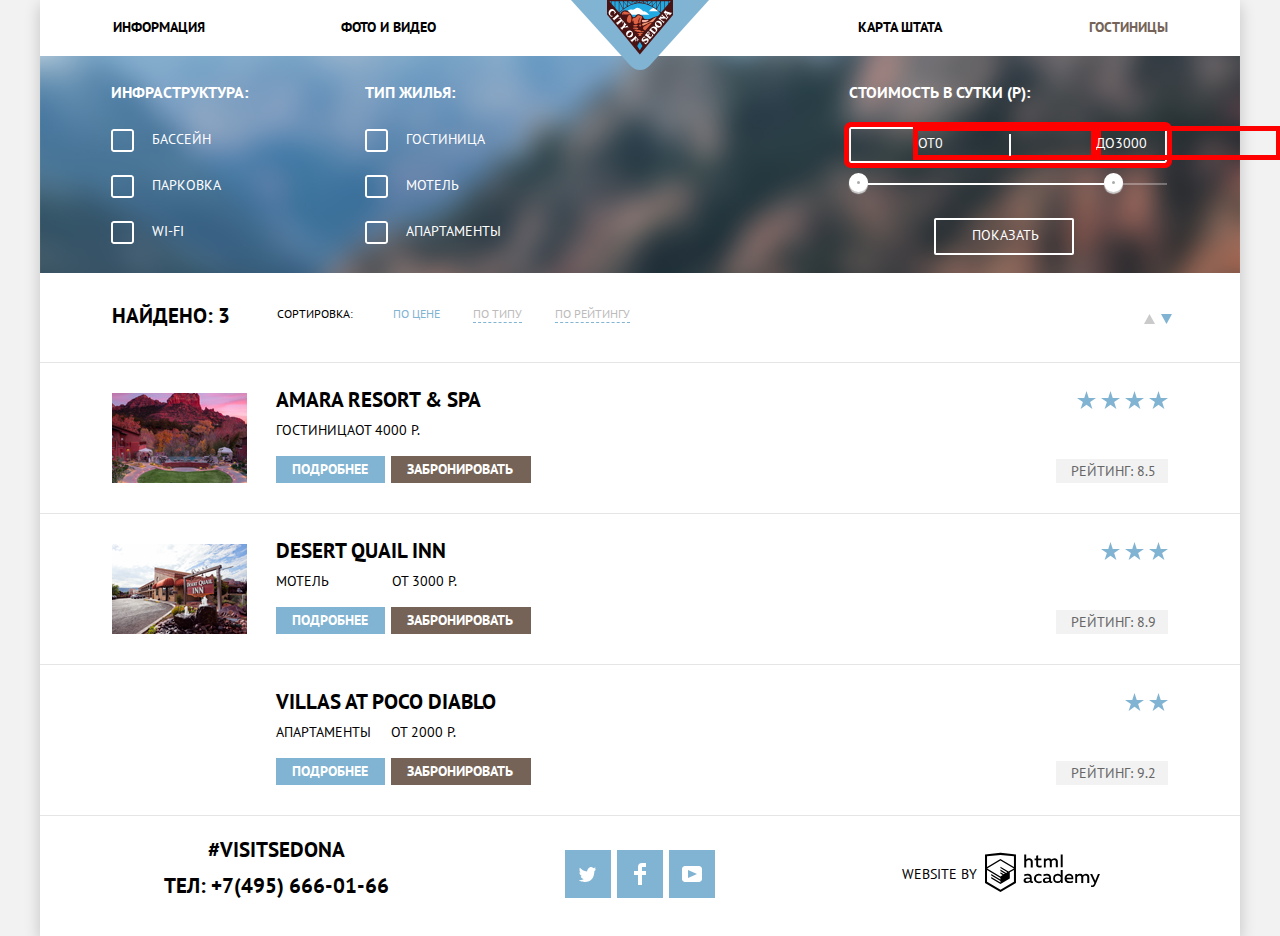
==== inner.html @ 76374931 "13.07" ====
<!DOCTYPE html>
<html class="page" lang="ru">
  <head>
    <meta charset="utf-8">
    <title>HTML Academy: Седона</title>
    <link href="https://fonts.googleapis.com/css2?family=PT+Sans:wght@400;700&display=swap" rel="stylesheet">
    <link href="normalize.css-master/normalize.css" rel="stylesheet">
    <link href="css/style1.css" rel="stylesheet">
  </head>

  <body class="page-body">
  <header class="main-header">
    <nav class="main-navigation">
      <!-- <div class="main-nav-wrapper"> -->
      <ul class="nav-list">
        <li class="nav-item"><a href="index.html">Информация</a></li>
        <li class="nav-item"><a href="gallery.html">Фото и видео</a></li>
        <li class="nav-item header-item-right"> <a href="map.html">Карта штата</a></li>
        <li class="nav-item header-item-right current"><a href="inner.html">Гостиницы</a></li>
      </ul>
      <a class="main-logo"><img src="img/logo-sedona.svg" width="138" height="70"></a>
      <!-- </div>s -->
    </nav>
  </header>

<main class="container">


<section class="filter-section">
  <div class="backgroundphoto-filter">

  <div class="filter-content">
  <form action="https://echo.htmlacademy.ru" method="get">
    <h1 class="visually-hidden">Поиск дома в Седоне</h1>
    <fieldset class="first-column">
      <legend>Инфраструктура:</legend>
      <ul>
        <li class="filter-option filter-checkbox">
          <label for="filter-pool" class="filter-label">
          <div class="checkbox-square">
          </div>
          Бассейн
        </label>
        <input class="visually-hidden filter-input-checkbox filter-input" type="checkbox" name="pool" id="filter-pool" checked disabled>
        </li>
        <li class="filter-option filter-checkbox">
          <label for="filter-parking" class="filter-label">

          <div class="checkbox-square">
          </div>
        Парковка
        </label>
        <input class="visually-hidden filter-input-checkbox filter-input" type="checkbox" name="parking" id="filter-parking" >
        </li>
        <li class="filter-option filter-checkbox">
          <label for="filter-WI-FI" class="filter-label">
          <div class="checkbox-square">
          </div>
          WI-FI
        </label>
        <input class="visually-hidden filter-input-checkbox filter-input" type="checkbox" name="WI-FI" id="filter-WI-FI">
        </li>
      </ul>
      </fieldset>
        <fieldset class="first-column second-column">
        <legend>Тип жилья:</legend>
<ul class="type-list">
  <li class="filter-option filter-checkbox">
        <label class="filter-label name-of-item">

      <div class="checkbox-square">
      </div>
      Гостиница
        </label>
          <input class="visually-hidden filter-input-checkbox filter-input" type="checkbox" name="hotel" id="filter-hotel" checked>
      </li>
      <li class="filter-option filter-checkbox">
        <label class="filter-label name-of-item">

      <div class="checkbox-square">
      </div>
      Мотель
    </label>
      <input class="visually-hidden filter-input-checkbox filter-input" type="checkbox" name="motel" id="filter-motel" checked>
      </li>
        <li class="filter-option filter-checkbox">
        <label class="filter-label name-of-item">

      <div class="checkbox-square">
      </div>
      Апартаменты
    </label>
    <input class="visually-hidden filter-input-checkbox filter-input" type="checkbox" name="apartment" id="filter-apartment" checked>
      </li>
    </ul>
      </fieldset>
        <fieldset class="third-column">
          <legend>Стоимость в сутки (р):</legend>
          <div class="price-range">
            <label class="start-price">от<input type="text" name="start-price" id="filter-start-price" value="0"></label>
            <label class="finish-price">до<input type="text" name="finish-price" id="filter-finish-price" value="3000"></label>
            <!-- <input type="text" placeholder="От 0">
            <input type="text" placeholder="До 3000"> -->
          </div>
          <div class="range-filter">
          <div class="range-controls">
            <div class="scale">
              <div class="bar"></div>
            </div>
            <div class="toggle toggle-min"></div>
            <div class="toggle toggle-max"></div>
          </div>
          </div>
          <div class="form-button-wrapper">
        <button type="submit">Показать</button>
      </div>
        </fieldset>
        </form>
      </div>
      </div>
        </section>

      <section class="sorting-section">
        <div class="sorting">
        <p class="founded">Найдено: 3</p>
          <h3>Сортировка:</h3>
          <!-- <div class="sorting-wrapper"> -->
          <a class="current" href="#">По цене</a>
          <a href="#">По типу</a>
          <a href="#">По рейтингу</a>
        </div>
          <div class="buttons-of-dir">
          <a>
          <svg xmlns="http://www.w3.org/2000/svg" width="11" height="10" viewBox="0 0 11 10"><path fill="#231F20" d="M5.5 0L0 10h11z"/></svg>
        </a>
        <a class="current">
          <svg xmlns="http://www.w3.org/2000/svg" width="11" height="10" viewBox="0 0 11 10"><path fill="#231F20" d="M5.5 10L0 0h11"/></svg>
        </a>
          </div>
        </section>


  <section class="cards-of-hotels">

    <h3 class="visually-hidden"> Hotels </h3>
        <article class="cards first-card">
    <!-- <img src="img/amara.jpg" width="135" height="90" alt="гостиница AMARA RESORT & SPA"> -->
    <div class="left-angle">
    <div class="amara photo-of-the-hotel">
    </div>
<div class="full-info card1">
        <a><h3 class="name-of-the-hotel">AMARA RESORT & SPA</h3></a>
          <div class="hotel-info">
            <p>Гостиница</p>
            <p class="price">от 4000 Р.</p>
            </div>
        <div class="buttons">
          <a class="button-details" href="#" >Подробнее </a>
          <a class="button-book" href="#" >Забронировать </a>
      </div>
    </div>
  </div>
<!-- </div> -->
    <div class="rate-wrapper">
        <div class="stars">
            <img src="img/star.svg" width="19" height="17" alt="1 звезда">
            <img src="img/star.svg" width="19" height="17" alt="2 звезды">
            <img src="img/star.svg" width="19" height="17" alt="3 звезды">
            <img src="img/star.svg" width="19" height="17" alt="4 звезды">
          </div>
          <div class="rate">
            <p>Рейтинг: 8.5</p>
          </div>
          </div>


        </article>


        <article class="cards">
     <!-- <img src="img/desert.jpg" width="135" height="90" alt="мотель DESERT QUAIL INN"> -->
     <div class="left-angle">
     <div class="desert">
     </div>
     <div class="full-info card2">
    <a><h3 class="name-of-the-hotel">DESERT QUAIL INN</h3></a>
      <div class="hotel-info">
      <p> Мотель</p>
      <p class="price"> от 3000 Р.</p>
      </div>
      <div class="buttons">
      <a class="button-details" href="#">Подробнее </a>
      <a class="button-book" href="#">Забронировать </a>
    </div>
      </div>
    </div>
    <div class="rate-wrapper">
      <div class="stars">
          <img src="img/star.svg" width="19" height="17" alt="1 звезда">
          <img src="img/star.svg" width="19" height="17" alt="2 звезды">
          <img src="img/star.svg" width="19" height="17" alt="3 звезды">
        </div>
        <div class="rate">
          <p> Рейтинг: 8.9</p>
      </div>
</div>
    </article>
    <article class="cards">
 <!-- <img src="img/desert.jpg" width="135" height="90" alt="мотель DESERT QUAIL INN"> -->
 <div class="left-angle">
   <div class="villas">
   </div>
 <div class="full-info card3">
    <a><h3 class="name-of-the-hotel">Villas at Poco Diablo</h3></a>
  <div class="hotel-info">
    <p>Апартаменты</p>
  <p class="price"> от 2000 Р.</p>
  </div>
  <div class="buttons">
  <a class="button-details" href="#"> Подробнее </a>
  <a class="button-book" href="#">Забронировать </a>
</div>
  </div>
</div>
<div class="rate-wrapper">
  <div class="stars">
      <img src="img/star.svg" width="19" height="17" alt="1 звезда">
      <img src="img/star.svg" width="19" height="17" alt="2 звзезды">
    </div>
    <div class="rate">
      <p> Рейтинг: 9.2</p>
  </div>
</div>
</article>


<!-- <article class="cards">

        <div class="left-angle">

        <div class="full-info card1">
          <a><h3 class="name-of-the-hotel">VILLAS AT POCO DIABLO<h3></a>
          <div class="hotel-info">
        <p>Апартаменты</p>
        <p class="price">от 2000 Р.</p>
        </div>
        <div class="buttons">
        <a class="button-details" href="#">Подробнее </a>
        <a class="button-book" href="#">Забронировать </a>
      </div>
        </div>
      </div>
      <div class="rate-wrapper">
        <div class="stars">
            <img src="img/star.svg" width="19" height="17" alt="">
            <img src="img/star.svg" width="19" height="17" alt="">
          </div>
          <div class="rate">
          <p> Рейтинг: 9.2</p>
      </div>
</div>
  </article> -->
</section>
</main>

<footer class=" main-footer">


  <div class="telephone">
    <a href="#"><p> #VISITSEDONA </p></a>
    тел: <a class="tel" href="tel: +7(495) 666-01-66">+7(495) 666-01-66</a>
  </div>
  <div class="footer-social">
    <ul class="list-of-contacts">
      <li>
        <a class="social-button" href="#">
          <span class="visually-hidden">twitter</span>
          <svg xmlns="http://www.w3.org/2000/svg" xmlns:xlink="http://www.w3.org/1999/xlink" width="17" height="15"
            viewBox="0 0 17 15">
            <path fill="#FFF"
              d="M10.95.144c1.685-.496 2.984.27 3.577 1.179.673-.231 1.331-.481 2.011-.708a2.345 2.345 0 0 1-.857 1.768c.685.17 1.304-.491 1.304-.491-.169 1-1.006 1.788-1.563 2.024-.231 6.75-3.175 11.217-10.077 11.082h-.446c-.41 0-4.164-.46-4.898-1.887 2.271.196 3.893-.422 4.693-1.177-.96-.3-2.679-.477-2.979-2.95.349.106.564.228 1.19.119C1.705 8.247.374 7.53.448 5.33c.285.328 1.067.536 1.34.472C1.085 5.561-.182 2.442.894.85c1.818 1.854 3.735 3.606 7.152 3.773C8.254 2.33 9.183.793 10.95.144z" />
          </svg>
        </a>
      </li>
      <li>
        <a class="social-button" href="#">
          <span class="visually-hidden">facebook</span>
          <svg xmlns="http://www.w3.org/2000/svg" width="12" height="22" viewBox="0 0 12 22">
            <path fill="#FFF" d="M12 4V0H8a4 4 0 0 0-4 4v4H0v4h4v10h4V12h4V8H8V4h4z" /></svg>
        </a>
      </li>
      <li>
        <a class="social-button" href="#">
          <span class="visually-hidden">YouTube</span>
          <svg xmlns="http://www.w3.org/2000/svg" xmlns:xlink="http://www.w3.org/1999/xlink" width="20" height="16"
            viewBox="0 0 20 16">
            <path fill="#FFF"
              d="M17 0H3C1.35 0 0 1.35 0 3v10c0 1.65 1.35 3 3 3h14c1.65 0 3-1.35 3-3V3c0-1.65-1.35-3-3-3zM6.027 11.998V4.002L15.014 8l-8.987 3.998z" />
          </svg>
        </a>
      </li>
    </ul>
  </div>
  <div class="from-developer">
    <p>Website by</p>
    <div class="developer">
      <a href="https://htmlacademy.ru/study">
        <svg width="115" height="41" id="Layer_1" data-name="Layer 1"
          xmlns="http://www.w3.org/2000/svg" viewBox="0 0 108.08 36.85">
          <title>logo-htmlacademy-small1</title>
          <path
            d="M44.61,26.88a2,2,0,0,0,.55-0.1v1.33a3.25,3.25,0,0,1-1.18.21,1.67,1.67,0,0,1-1.67-1,4.84,4.84,0,0,1-3.14,1.08c-1.51,0-2.91-.83-2.91-2.55,0-2.13,2-2.79,3.71-2.79a11.08,11.08,0,0,1,2.17.25v-0.3c0-1-.76-1.77-2.19-1.77a7.42,7.42,0,0,0-3,.64v-1.7a10.21,10.21,0,0,1,3.19-.55c2.36,0,3.81,1.12,3.81,3.65v3a0.54,0.54,0,0,0,.49.59h0.17Zm-6.44-1.13A1.35,1.35,0,0,0,39.63,27h0.11a3.39,3.39,0,0,0,2.41-1V24.58a9.72,9.72,0,0,0-1.81-.21c-1,0-2.16.33-2.16,1.38h0Zm12.36-6.11a5,5,0,0,1,2.57.64V22a4.08,4.08,0,0,0-2.3-.7,2.75,2.75,0,1,0,0,5.49,5,5,0,0,0,2.43-.64v1.71a6.27,6.27,0,0,1-2.76.57A4.21,4.21,0,0,1,46,24.51q0-.21,0-0.41a4.32,4.32,0,0,1,4.18-4.46h0.38Zm12.17,7.24a2,2,0,0,0,.55-0.1v1.33a3.25,3.25,0,0,1-1.18.21,1.67,1.67,0,0,1-1.67-1,4.84,4.84,0,0,1-3.14,1.08c-1.51,0-2.91-.83-2.91-2.55,0-2.13,2-2.79,3.71-2.79a11.08,11.08,0,0,1,2.17.25v-0.3c0-1-.76-1.77-2.19-1.77a7.42,7.42,0,0,0-3,.64v-1.7a10.21,10.21,0,0,1,3.19-.55c2.36,0,3.81,1.12,3.81,3.65v3a0.54,0.54,0,0,0,.49.59h0.17Zm-6.44-1.13A1.35,1.35,0,0,0,57.73,27h0.11a3.39,3.39,0,0,0,2.41-1V24.58a9.72,9.72,0,0,0-1.81-.21c-1.06,0-2.16.33-2.16,1.38h0ZM73,16V28.2H71.35V26.88a3.88,3.88,0,0,1-3.19,1.54,4.4,4.4,0,0,1,0-8.78,3.81,3.81,0,0,1,3,1.3V16H73Zm-4.53,5.22a2.76,2.76,0,1,0,0,5.52A2.86,2.86,0,0,0,71.15,25V23A2.91,2.91,0,0,0,68.49,21.27ZM79,19.64c3.31,0,4.46,2.68,3.92,5.09H76.7c0.21,1.5,1.67,2.11,3.19,2.11a6.11,6.11,0,0,0,2.64-.59v1.6a7.14,7.14,0,0,1-3,.57C77,28.42,74.78,27,74.78,24a4.18,4.18,0,0,1,4-4.39H79Zm0.09,1.54a2.28,2.28,0,0,0-2.44,2.1v0.06H81.3A2,2,0,0,0,79.13,21.18Zm5.73,7V19.87h1.65v1a3.81,3.81,0,0,1,2.78-1.27A2.86,2.86,0,0,1,91.89,21a4.12,4.12,0,0,1,2.91-1.33A3.06,3.06,0,0,1,98,23V28.2h-1.9V23.05a1.59,1.59,0,0,0-1.42-1.75H94.42a2.8,2.8,0,0,0-2.07,1.12V28.2h-1.9V23.05A1.59,1.59,0,0,0,89,21.31H88.8a3,3,0,0,0-2.21,1.29v5.63H84.86Zm21.31-8.33h1.9l-3.91,9.46c-0.9,2.17-2.09,2.86-3.35,2.86a4.76,4.76,0,0,1-1.1-.14V30.46a2.86,2.86,0,0,0,.85.12c0.9,0,1.58-.64,2.07-1.9l0.17-.42-4-8.4h2l2.86,6.29ZM38.73,1.46V6.22a3.81,3.81,0,0,1,2.7-1.14,3.25,3.25,0,0,1,3.44,3.4v5.15H43V8.72a1.81,1.81,0,0,0-1.61-2h-0.3a2.93,2.93,0,0,0-2.32,1.39v5.52h-1.9V1.46h1.9ZM49.94,2.31v3h3V6.91h-3v3.81c0,1.1.5,1.46,1.58,1.46a4.49,4.49,0,0,0,1.69-.33v1.6A6.8,6.8,0,0,1,51,13.8a2.55,2.55,0,0,1-2.86-2.74V6.89H46.58V5.26h1.5V2.74Zm5.4,11.31V5.28H57v1A3.81,3.81,0,0,1,59.77,5a2.86,2.86,0,0,1,2.6,1.33A4.12,4.12,0,0,1,65.28,5,3.06,3.06,0,0,1,68.44,8.4v5.21h-1.9V8.46a1.59,1.59,0,0,0-1.42-1.75H64.89a2.8,2.8,0,0,0-2.07,1.12v5.78h-1.9V8.46A1.59,1.59,0,0,0,59.5,6.71H59.27A3,3,0,0,0,57.06,8v5.63H55.34ZM71.17,1.45H73V13.6H71.17V1.45ZM14.71,0H14.55L0,1.54V28.21l14.55,8.66,14.55-8.66V1.54Zm12.5,27.1L14.55,34.64,1.9,27.12V16.18l12.59,7.5V25L5.86,19.9v1.31l8.68,5.21v1.39L5.87,22.65V24l8.68,5.21,8.75-5.24V18.31L27.2,16V27.12Zm0-12.53-3.48,2-1.6,1L14.51,13v1.31L21,18.23H21l-0.14.09-1,.54-5.37-3.2V17l4.24,2.52-1,.67-3.2-1.9v1.31l2.1,1.24L14.5,22.1,2,14.65,14.51,7.11Zm0-1.32L14.49,5.76,1.91,13.25v-10L14.56,1.92,27.21,3.25v10h0Z"
            transform="translate(0 -0.02)" fill="#231f20" />
        </svg>

      </a>
    </div>
  </div>
</footer>
  </body>
</html>
---- css/style1.css ----
* {
  box-sizing: border-box;
}
*::after {
  box-sizing: border-box;
}
*::before {
  box-sizing: border-box;
}

:root {
  --basic-black: #000000;
  --basic-grey: #333333;
  --basic-blue: #81b3d2;
  --basic-white: #ffffff;
  --background-grey: #eeeeee;
  --basic-brown: #766357;
  --basic-brown-hover: #604e43;
  --push-brown: #503e33;
  --form-chill: #f2f2f2;
  --form-push: #ebebeb;
  --calendar-chill: #a9a9a9;
  --extra-blue: #669ec0;
  --dark-blue: #5496bd;
  --basic-grey: #bdbbbc;
  --icons-of-dir-chill: #cacaca;
  --disabled: #6a6a6a;
}

.page {
  background-color: var(--form-chill);
  height: 100%;
}

/* Global */

body {
  position: relative;
  /* text-align: center; */
  /* width: 1220px; */
  margin: 0 auto;
  /* padding-left: 0px; */
  font-family: "PT Sans", sans-serif;
  font-size: 14px;
  line-height: 24px;
  font-weight: 400px;
  color: var(--basic-black);
  background-color: var(--basic-white);
  background-position: top center;
  background-repeat: no-repeat;
  text-transform: uppercase;
  max-width: 1200px;
  box-shadow: 0px 5px 15px rgba(0, 1, 1, 0.2);
  /* height: 100%; */
}

.visually-hidden {
  position: absolute;
  height: 1px;
  width: 1px;
  overflow: hidden;
  clip: rect(1px 1px 1px 1px); /* IE6, IE7 */
  clip: rect(1px, 1px, 1px, 1px);
  white-space: nowrap; /* added line */
}

ul {
  display: block;
  list-style: none;
  padding: 0;
  margin: 0;
}

a {
  text-decoration: none;
  cursor: pointer;
}

img {
  max-width: 100%;
  height: auto;
}

/* grid*/
/* .page {
  height: 100%;
  width: 1220px;
} */

.page-body {
  /* min-height: 100%; */
  display: grid;
  grid-template-rows: min-content 1fr min-content;
  align-content: start;
  /* height: 100%; */
}

/* Main header */
.main-header {
  padding-top: 14px;
  padding-bottom: 16px;
  position: relative;
  z-index: 1;
}

/* Main navigation */

/* .main-navigation {
  /* display: flex;
  color: var(--basic-white);
  background-color: transparent;
} */

/* .main-navigation-wrapper {
  display: flex;
  width: 100%;
  background-color: var(--basic-white);
} */

.main-logo {
  /*  */
  /* display: flex; */
  position: absolute;
  left: 50%;
  /* left: calc(50% - (138px / 2)); */
  top: 0;
  width: 138px;
  /* height: 30px; */
  transform: translate(-50%);
}

/* container */
/* .container {
  width: 1200px;
  margin: 0 auto;
 padding: 0 auto;
} */

/* .main-navigation .container {
  display: flex;
 } */

/* .main-navigation-wrapper .container {
  display: flex;
  justify-content: space-between;
} */

/* nav-list */
.nav-list {
  display: grid;
  grid-template-columns: minmax(min-content, 228px) minmax(min-content, 1fr) minmax(min-content, 1fr) minmax(min-content, 226px);
  font-size: 14px;
  line-height: 26px;
  color: var(--basic-black);
  font-weight: bold;
  text-align: left;
  padding-left: 73px;
  padding-right: 72px;

}

.header-item-right {
  text-align: right;
}
.nav-list a {
  color: var(--basic-black);
}

.nav-list a:hover,
.nav-list a:focus {
  color: var(--basic-blue);
}
.nav-list a:active {
  opacity: 30%;
  color: var(--basic-black);
}

/* .nav-list-current a:not([href]) {
  background-color: var(--basic-white);
}

.nav-list-current a {
  color: var(--basic-brown);
} */

/* Logo */
.main-image {
  padding-bottom: 73px;
  background-image: url("../img/backgroundphoto.jpg");
  height: 509px;
  background-repeat: no-repeat;
  position: relative;
}
.main-image img {
  margin-top: 77px;
  margin-left: 371px;
  width: 457px;
  height: 351px;
  position: relative;

}

.main-image::before {
  content: "";
  background-image: url("../img/mask1.svg");
  position: absolute;
  bottom: 0px;
  /* top: 1000px; */
  height: 56px;
  width: 1200px;
  left: 0px;
  /* outline: 5px solid red; */
  background-repeat: repeat;
  /* padding-bottom: 0; */
}

/* container*/

.header-of-description {
  /* outline: 5px solid #fff000; */
  text-align: center;
  padding-top: 53px;
  /* padding-left: 365px;
  padding-right: 365px; */
  padding-bottom: 44px;
  /* width: 100%; */
  /* min-height: 216px; */
  /* margin: auto; */
}

.header-of-description h1 {
  margin-left: 365px;
  margin-right: 365px;
  line-height: 26px;
  font-size: 21px;


  margin-bottom: 10px;
  font-weight: bold;
}

.header-of-description p {

  margin-top: 38px;
}

/*first-reason*/
.first-reason {


  display: grid;
  grid-template-columns: 1fr 2fr;

}

.first-reason-describe {
  background: var(--basic-blue);
  text-align: center;
  color: var(--basic-white);
  padding-top: 23px;
  padding-bottom: 0px;
}

.first-reason-describe h3 {
  /* padding: auto; */
  /* margin-bottom: 25px; */
  font-size: 21px;
  /* width: 122px; */
  padding-left: 139px;
  padding-right: 139px;
  padding-bottom: 3px;
}

.first-reason-describe p {
  margin-bottom: 23px;

  /* padding-left: 0; */
  line-height: 21px;
  align-items: center;
  padding-left: 0px;

}

/*features*/

.feature-house-image {
  display: inline-block;
  /* padding-bottom: 60px; */
  background-image: url("../img/icon-1.svg");
  width: 75px;
  min-height: 72px;
  background-repeat: no-repeat;
  vertical-align: 0px;
  /* outline: 5px solid red; */
}

.feature-food-image {
  display: inline-block;
  background-image: url("../img/icon-3.svg");
  width: 75px;
  min-height: 70px;
  background-repeat: no-repeat;
  vertical-align: 0px;
    margin-top: 2px;
}

.feature-souvenirs-image {
  display: inline-block;
  background-image: url("../img/icon-2.svg");
  width: 64px;
  min-height: 77px;
  background-repeat: no-repeat;
  background-position: center;
  vertical-align: 0px;
  margin-top: -5px;
  /* outline: 5px solid red; */
}
.features h3 {
  font-size: 21px;
  line-height: 21px;
}

.features p {
  margin-top: 25px;
  line-height: 21px;
  text-align: center;
  align-items: center;
}

.feature-list {
  display: grid;
  grid-template-columns: 1fr 1fr 1fr;
  justify-content: space-between;
  list-style: none;
}

.feature-item {
  text-align: center;
}


.features {
  padding-bottom: 68px;
  padding-top: 60px;
}

/*second-reason*/
.second-reason {
  display: grid;
  grid-template-columns: 2fr 1fr;
}
.second-reason-describe {
  padding-top: 27px;
  background: var(--basic-blue);
  background: var(--basic-blue);
  text-align: center;
  color: var(--basic-white);

}

.second-reason-describe p {

  margin-bottom: 23px;


  line-height: 21px;
  align-items: center;
  padding-left: 0px;


}
.second-reason-describe h3 {
  text-align: center;

  font-size: 21px;

}

/*other reasons*/
.other-reasons {
  background-color: var(--background-grey);
margin-bottom: 0px;

}
.other-reasons h3 {
  line-height: 21px;
  text-align: center;
  margin-top: 47px;
  /* margin-bottom: 23px;  */
  margin-bottom: 25px;
  font-size: 21px;
}
.other-reasons p {
  text-align: center;
  margin-bottom: 23px;
  line-height: 21px;
}

.list-of-reasons {
  display: grid;
  grid-template-columns: 1fr 1fr 1fr;

  list-style: none;
}

/*form*/
.search-of-hotels {
  text-align: center;
}
.header-of-form-section {
  padding-top: 65px;
  padding-bottom: 31px;

}
.search-of-hotels h2 {
  /* padding-top: 58px; */
  margin-bottom: 32px;
  font-size: 30px;
line-height: 24px;
}



/* .link1 button {
  color: var(--basic-white);
  font-size: 21px;
  font-weight: bold;
  padding-top: 30px;
  padding-bottom: 30px;
  padding-right: 145px;
  padding-left: 145px;
  background-color: var(--basic-brown);
  outline: 5px solid red;
} */

.form-wrapper {
  position: relative;
  width: 568px;
  margin: 0 auto;

}



.link1 {
font-style: normal;
  display: inline-block;
  font-weight: bold;
background-color: var(--basic-brown);
  /* width: 100%; */
color: var(--basic-white);
  /* vertical-align: 30px; */

  text-transform: uppercase;
  font-size: 21px;
line-height: 26px;
border: none;
/*
 */
/*  */
/* width: 568px;
height: 86px; */
text-align: center;
padding-right: 128px;
padding-left: 128px;
padding-top: 30px;
padding-bottom: 30px;
}

.searchForm {
  min-height: 395px;
  background-color: var(--basic-white);
  position: absolute;
  padding-top: 57px;
  width: 100%;
  padding-left: 55px;
  padding-right: 55px;
  padding-bottom: 53px;
  top: 100px;
  transform: translateX(-50%);
  left: 50%;
  z-index: 1;
  /* display: none; */
}

.modal-show {
  display: block;
  /* animation: bounce 0.6s; */
}
.modal-error {
  animation: shake 0.6s;
}

.first-row {
  display: flex;
}

.first-row label {
  font-weight: bold;
  margin-right: 23px;
  padding-top: 10px;
}
.date-of-check-in {
  background-color: var(--form-chill);
  width: 346px;
  height: 38px;
  /* outline: 5px solid #fff000; */
  display: flex;
  border: 2px solid transparent;
  padding-bottom: 3px;
  padding-left: 10px;
  padding-right: 6px;
  justify-content: space-between;
}
.date-of-check-in input {
  background-color: inherit;
  outline: none;
  border: none;
  flex-grow: 1;
  font-weight: bold;
  font-size: 14px;
  color: var(--basic-black);
  text-transform: uppercase;

  box-sizing: border-box;
}
.date-of-check-in input::-webkit-input-placeholder {
  color: var(--basic-black);
}
.date-of-check-in input::-moz-placeholder {
  color: var(--basic-black);
} /* Firefox 19+ */
.date-of-check-in input:-moz-placeholder {
  color: var(--basic-black);
} /* Firefox 18- */
.date-of-check-in input:-ms-input-placeholder {
  color: var(--basic-black);
}

.date-of-check-in:hover {
  background: var(--form-push);
}

.date-of-check-in:focus-within {
  background: var(--basic-white);
  border: 2px solid #e5e5e5;
  box-sizing: border-box;
}

.second-row {
  display: flex;
}
.second-row label {
  margin-top: 28px;
  margin-right: 20px;
  padding-top: 7px;
  font-weight: bold;
}

.date-of-check-out {
  background-color: var(--form-chill);
  width: 346px;
  height: 38px;
  display: flex;
  border: 2px solid transparent;
  padding-bottom: 3px;
  padding-left: 9px;
  margin-top: 29px;
  padding-right: 6px;
  /* padding-top: 5px; */
  justify-content: space-between;
}
.date-of-check-out input {
  /* background-color: var(--form-chill); */
  background-color: inherit;
  outline: none;
  border: none;
  flex-grow: 1;
  font-weight: bold;
  text-transform: uppercase;
}
.date-of-check-out input::-webkit-input-placeholder {
  color: var(--basic-black);
}
.date-of-check-out input::-moz-placeholder {
  color: var(--basic-black);
} /* Firefox 19+ */
.date-of-check-out input:-moz-placeholder {
  color: var(--basic-black);
} /* Firefox 18- */
.date-of-check-out input:-ms-input-placeholder {
  color: var(--basic-black);
}

.date-of-check-out:hover {
  background: var(--form-push);
}
.date-of-check-out:focus-within {
  background: var(--basic-white);
  border: 2px solid #e5e5e5;
  box-sizing: border-box;
}

.third-row {
  display: flex;
  justify-content: space-between;
  margin-top: 30px;
}

.adults {
  display: flex;
  flex-basis: 50%;
  margin-right: 58px;
}
.adults label {
  margin-right: 18px;
  padding-top: 6px;

  padding-right: 22px;
  font-weight: bold;
}

.minus-and-plus {
  background-color: var(--form-chill);
  display: flex;
  width: 114px;
  height: 38px;

}

.minus-and-plus input {
  outline: none;
  border: none;
  height: 100%;
  width: 100%;
  background-color: transparent;
  font-weight: bold;
  text-align: center;
  padding-bottom: 5px;
  width: 36px;
}

.minus-and-plus button {
  border: none;
  width: 39px;
  height: 100%;
  cursor: pointer;
  outline: none;
  flex-shrink: 0;
  padding: 0;
  /* background: url("../img/union.svg") 50% no-repeat; */
}

.minus button {
  border: none;
  width: 39px;
  height: 100%;
  cursor: pointer;
  outline: none;
  flex-shrink: 0;
  padding: 0;
  /* background: url("../img/union.svg") 50% no-repeat; */
  background: url("../img/minus.svg") 50% no-repeat;
}

.plus button {
  border: none;
  width: 39px;
  height: 100%;
  cursor: pointer;
  outline: none;
  flex-shrink: 0;
  padding: 0;
  background: url("../img/union.svg") 50% no-repeat;
  margin-right: 0px;
}
.minus button:hover,
.minus button:focus {
background: url("../img/minusHover.svg") 50% no-repeat;
}

.minus button:active {
  background: url("../img/minusActive.svg") 50% no-repeat;
}

.plus button:hover,
.plus button:focus {
  background: url("../img/unionHover.svg") 50% no-repeat;
}
.plus button:active {
background: url("../img/unionActive.svg") 50% no-repeat;
}
.minus-wrapper {
  /* width: 410px; */
  height: 38px;
  outline: none;
  border: none;
  padding-left: 14px;
  padding-right: 13px;

  position: relative;
}

.kids {
  display: flex;
  flex-basis: 50%;
}
.kids label {
  /* margin-right: 8px; */
  margin-right: 27px;
  font-weight: bold;
  text-align: center;
  align-items: center;
  padding-top: 6px;
  margin-left: -5px;
}

.plus-wrapper {

  /* width: 410px; */
  height: 38px;
  outline: none;
  border: none;
  /* padding-left: 14px; */
  /* padding-right: 20px; */

  position: relative;
}
/* .plus-wrapper {
  background-image: url("../img/Union.svg");
  background-repeat: no-repeat;
  position: absolute;
  top:  -4px;
  left: 0px;
}
.plus-wrapper:hover,
.plus-wrapper:focus {
  fill: var(--basic-black);
} */
.plus-wrapper::before {

  content: "";
  width: 3px;
  height: 11px;
  position: absolute;
  background-color: var(--calendar-chill);
  top: 13px;
  left: 12px;
  cursor: pointer;
  /* outline: 5px solid red; */
}

.plus-wrapper:hover::before,
.plus-wrapper:focus::before {
  background-color: var(--basic-black);
}
.plus-wrapper:active::before {
  background-color: var(--basic-blue);
}


.link1:hover,
.link1:focus {
  background-color: var(--basic-brown-hover);
  color: var(--basic-white);
  outline: none;
}

.link1:active {
  background-color: var(--push-brown);
  color: rgba(255, 255, 255, 0.3);
  outline: none;
  border: none;
}
/*inputs*/

.date-of-check-out,
.date-of-check-in,
.date-of-check-in button,
.date-of-check-out button {
  position: relative;
}

.date-of-check-in button {
  border: 0;
  outline: none;
  cursor: pointer;
  width: 21px;
  height: 23px;
  background: none;
  margin-left: 0;
  padding: 0;
}
.date-of-check-out button {
  border: 0;
  outline: none;
  cursor: pointer;
  width: 21px;
  height: 23px;
  background: none;
  margin-left: 0;
  padding: 0;
}

button svg {
  outline: 5px solid red;
  fill: var(--calendar-chill);
  margin-top: 5px;
}

/*buttons*/

.date-of-check-in button:hover,
.date-of-check-in button:focus {
  fill: var(--basic-black);
}

button svg:active {
  fill: var(--basic-blue);
}

.button-wrapper button[type="submit"] {
  background-color: var(--basic-blue);
  color: var(--basic-white);
align-items: center;
  cursor: pointer;
  padding-right: 197px;
  /* margin-left: 55px; */
  margin-right: 55px;
  padding-left: 195px;
  padding-top: 18px;
  padding-bottom: 14px;
text-align: center;
  border: 0;
  outline: none;
  font-weight: bold;
  font-size: 21px;
  margin-top: 54px;
  /* outline: 5px solid #fff000; */
}

.button-wrapper button[type="submit"]:hover,
.button-wrapper button[type="submit"]:focus {
  background-color: var(--extra-blue);
  color: var(--basic-white);
}

.button-wrapper button[type="submit"]:active {
  background-color: var(--dark-blue);
  color: rgba(255, 255, 255, 0.3);
}

/* map */

.modal {

  /* position: fixed;
  top: 0;
  right: 0;
  bottom: 0;
  left: 0;
  display: none;

  margin: auto; */
  /* color: var(--basic-black); */
  /* background-color: var(--basic-extra-light); */
  /* background-image: url("img/pattern-light.jpg"); */
  background-position: 0 0;
  background-repeat: no-repeat;
  /* box-shadow: 0 30px 50px rgba(0, 0, 0, 0.7); */
}
.modal-map {
  background-image: url("../img/map.jpg");
  width: 100%;
  /* height: 475px; */
  /* position: absolute; */
  /* top:  2245px; */
  /* bottom: 0; */
z-index: 0;
}

/* .modal-map img {
  display: block;
} */

.modal-map iframe {
  border: none;
  width: 100%;
  height: 550px;
  position: relative;
  bottom: 3px;
  /* z-index: 2; */
  /* display: none; */
  border: none;
}
/* Modal close */

/* .modal-close {
  position: absolute;
  top: 0;
  right: -34px;
  width: 22px;
  height: 22px;
  background-color: transparent;
  border: 0;
  cursor: pointer;
}

.modal-close::before,
.modal-close::after {
  content: "";
  position: absolute;
  top: 10px;
  left: 2px;
  width: 19px;
  height: 3px;
  background-color: var(--basic-black);
}

.modal-close::before {
  transform: rotate(45deg);
}

.modal-close::after {
  transform: rotate(-45deg);
} */

/* footer*/

.main-footer {
  padding-top: 0px;
  padding-right: 130px;
  padding-left: 124px;
  display: flex;
  justify-content: space-between;
  /* outline: 5px solid red; */
  padding-bottom: 36px;
}

.page-footer {
  position: absolute;
bottom: 0;
left: 0;
background-color: var(--basic-white);
width: 100%;
}



.telephone {
  /* margin-top: 23px; */
  /* width: 320px; */
  text-align: center;
  font-weight: bold;
  /* padding-top: 23px; */
  font-size: 21px;
  line-height: 26px;
}

.telephone p {
  margin-bottom: 10px;
}

.telephone a {
  /* margin-top: 9px; */
  color: var(--basic-black);
}

.telephone a:hover,
.telephone a:focus {
  color: var(--basic-blue);
}

.telephone a:active {
  color: var(--basic-black);
  opacity: 0.3;
}

.footer-social ul {
  display: flex;
  flex-wrap: wrap;
  justify-content: space-between;
  /* min-width: 150px; */
  /* margin: 36px auto; */
  /* margin: auto; */
  /* padding-top: 36px; */
  list-style: none;
  margin-right: 18px;
}

.footer-social li {
  margin-top: 34px;
  display: flex;
  margin-left: 6px;
  justify-content: space-between;
}

/* .footer-social a {
  background-image: url("../")
} */

.social-button {
  display: flex;
  align-items: center;
  justify-content: center;
  width: 46px;
  height: 48px;
  background-color: var(--basic-blue);
  color: inherit;
}

.social-button:hover,
.social-button:focus {
  background-color: var(--extra-blue);
}
.social-button:active {
  background-color: var(--dark-blue);
}
.social-button:active path {
  opacity: 30%;
}

.from-developer {
  display: flex;
  /* align-items: center;
  justify-content: center; */
  /* padding-top: 36px; */
  margin-top: 32px;
  margin-right: 10px;
}
.developer {
  max-width: 150px;
  margin-left: 8px;
  margin-top:4px;
  /* outline: 5px solid #fff000; */
}
.developer path {
  fill: var(--basic-black);
}

.developer:hover path,
.developer:focus path {
  fill: var(--dark-blue);
}

.developer:active path {
  opacity: 30%;
}

/*inner.html */

.backgroundphoto-filter {
  background-image: url("../img/background.png");
  width: 1200px;
  height: 219px;
  padding-top: 26px;
  background-repeat: no-repeat;
  padding-left: 71px;
  padding-right: 73px;
  /* padding-bottom: 32.5px; */
}

.filter-content form {
  display: grid;
  grid-template-columns: min-content 1fr auto;
  color: var(--basic-white);
}

.first-column legend {
  /* outline: 5px solid #fff000; */
  /* padding-right: 117px; */
  margin-right: 117px;
  font-weight: bold;
  font-size: 16px;
  line-height: 21px;
  margin-bottom: 26px;
}


.first-column li {
  font-weight: normal;
  font-size: 14px;
  line-height: 21px;
}

.price-range {
  /*  */
  display: flex;
  /* border: 2px solid #FFFFFF; */
  border: 2px solid #ffffff;
  box-sizing: border-box;
  border-radius: 2px;
  width: 318px;
  height: 36px;
  position: relative;
  text-align: center;
  align-items: center;
  /* justify-content: space-around; */

  outline: 5px solid red;
  /* padding-left: 67px; */
  padding-bottom: 5px;

}
.start-price{
  display: flex;
  flex-grow: 1;
  outline: 5px solid red;
/* padding-right: 0; */
  margin-left: 67px;
}
.start-price input {
  display: flex;
  flex-grow: 1;
  padding: 0;
}
.finish-price {
  display: flex;
  /* padding-right: 1080px; */
  outline: 5px solid red;

  /* padding-left: -80px; */
}
.price-range label:first-child::before {
  content: "";
  width: 2px;
  height: 22px;
  position: absolute;
  background-color: white;
  left: 157.5px;
  bottom: 5px;
}
.price-range input {
  color: var(--basic-white);
  display: flex;
  background-color: transparent;
  border-radius: 2px solid transparent;
  box-sizing: border-box transparent;
  border: transparent;
  padding: 0;
}
.price-range input:hover,
.price-range input:focus {
  box-sizing: border-box;
  display: flex;
  border: none;
  outline: none;
  border-radius: 2px;
}

.range-controls {
  position: relative;
  margin-bottom: 15px;
  padding-top: 20px;
  padding-right: 0px;
  padding-left: 0px;

  border-radius: 5px;
}

.range-controls .scale {
  height: 2px;
  background-color: rgba(255, 255, 255, 0.3);
  mix-blend-mode: normal;

}

.range-controls .bar {
  width: 85%;
  height: 2px;
  background-color: rgba(255, 255, 255, 1);
}

.range-controls .toggle {
  position: absolute;
  top: 10px;
  left: 0px;
  width: 19px;
  height: 19px;
  padding: 0;
  border: 8px solid #ffffff;
  background-color: #ababab;
  border-radius: 50%;
  box-shadow: 0 2px 1px 0 #cfcfcf;
  cursor: pointer;
}

.range-controls .toggle:hover,
.range-controls .toggle:focus {
  top: 8px;
  border: 9px solid #ffffff;
  width: 24px;
  height: 24px;
}
.range-controls .toggle-min {
  left: 0px;
}

.range-controls .toggle-max {
  left: 255px;
}
.third-column legend {
  margin-bottom: 12px;
  font-weight: bold;
  font-size: 16px;
  line-height: 21px;
  color: var(--basic-white);
}
.filter-content button {
  padding: 7px 33px 9px 36px;
  border: 2px solid #ffffff;
  box-sizing: border-box;
  border-radius: 2px;
  margin-left: 85px;
  margin-top: 18px;
  color: var(--basic-white);
  background-color: transparent;
  text-transform: uppercase;
  cursor: pointer;
  outline: none;
  /* ; */
  /* outline: 5px solid red; */
}

.filter-content button:hover,
.filter-content button:focus {
  background: var(--basic-white);
  color: var(--basic-black);
}
.filter-content button:active {
  outline: none;
  border-color: transparent;
  border: 2px solid #ffffff;
}


.third-column {
  margin-top: 0;
}

/* filters */

.filter-section fieldset {
  justify-content: space-around;
  align-content: space-around;
  padding: 0;

  margin: 0;

  border: none;
}

.filter-option label {
  /* position: relative; */
  display: flex;
  cursor: pointer;
  user-select: none;
  margin-bottom: 23px;
}

.filter-section ul {
  list-style: none;
  /* margin-bottom: 32px; */
}

.checkbox-square:after {
  content: "";
  position: absolute;
  display: none;

}

.filter-input-checkbox:checked ~ .checkbox-square:after {
  display: block;
}
.filter-input-checkbox:checked ~ .checkbox-square {
  background-image: url("../img/shapeChecked.svg");
}
.filter-input-checkbox .checkbox-square:after {
  background-image: url("../img/checkbox-on.svg");
  width: 25px;
  height: 21px;

}

.checkbox-square:after {
  content: "";
  position: absolute;
  display: none;
}


.checkbox-square {
  background-image: url("../img/checkbox-off.svg");
  display: flex;
  width: 23px;
  height: 23px;
  position: relative;
  margin-right: 18px;
}



.filter-input-checkbox:disabled ~ .filter-label {
  color: #6A6A6A;
}
.filter-input-checkbox:disabled ~ .filter-label .checkbox-square {
  background: #6A6A6A;
}


.filter-input-checkbox:not(:disabled) ~ .filter-label:hover .checkbox-square {
  background-color: black;
}
.filter-input-checkbox: not(:disabled) ~ .filter-label:hover {
  background-color: black;
}

.founded {
  font-weight: 700px;
  font-size: 21px;
}

.sorting-section {
  display: flex;
  justify-content: space-between;

  padding-left: 72px;
line-height: 26px;
  height: 87px;
  padding-right: 68px;
  padding-top: 27px;
  /* padding-bottom: 35px; */
}

.sorting {
  display: flex;
  justify-content: flex-start;
}

.sorting p {
  /* margin-top: 29px; */
  font-size: 21px;
  font-weight: bold;
  margin-top: 1px;
}

.sorting h3 {
  font-size: 12px;
  margin-left: 47px;
  /* margin-top: 30px; */
  /* padding-top: 8px; */
  margin-right: 40px;
  margin-top: 3px;
  font-size: 12px;
  font-weight: normal;
  line-height: 18px;
  /*  */
}

.sorting a {
  color: var(--basic-grey);
  border-bottom: 1px dashed var(--basic-blue);

  /* padding: 0 auto; */
  /* width: 50px; */
  height: 18px;
  /* margin-top: 32px; */
  margin-right: 33px;
  margin-top: 3px;
  line-height: 18px;
  font-size: 12px;
}

.sorting a:hover,
.sorting a:focus {
  color: var(--basic-blue);
  border-bottom: 1px dashed var(--basic-blue);
}

.sorting a:active {
  color: var(--basic-black);
  border: none;
}
.buttons-of-dir {
  margin-top: 4px;
  /* margin-left: 4px; */
}
.buttons-of-dir a {
  border: none;
  outline: none;
  background-color: inherit;
  cursor: pointer;
  padding-left: 2px;
}

.buttons-of-dir path {
  fill: var(--icons-of-dir-chill);
}
.buttons-of-dir path:hover,
.buttons-of-dir path:focus {
  fill: var(--basic-black);
}
.buttons-of-dir path:active {
  fill: var(--basic-blue);
}


.cards {
  display: flex;
  padding-left: 72px;
  padding-right: 72px;
  padding-top: 24px;
  padding-bottom: 30px;
  justify-content: space-between;
  border-bottom: 1px solid #e5e5e5;
}
.first-card {
  border-top: 1px solid #e5e5e5;
}
.left-angle {
  display: flex;
}

.amara {
  background-image: url("../img/amara.jpg");
  width: 135px;
  height: 90px;
  margin-top: 6px;
}
.desert {
  background-image: url("../img/desert.jpg");
  width: 135px;
  height: 90px;
  margin-top: 6px;

}
.villas {
  background-image: url("../img/villas.jpg");
  width: 135px;
  height: 90px;
  margin-top: 6px;
}
.full-info {
  margin-left: 29px;
}
.name-of-the-hotel {
  display: flex;
  /* outline: 5px solid #fff000; */
  margin: 0;
  font-size: 21px;
line-height: 26px;
  text-transform: uppercase;
}

.hotel-info {
  display: flex;
  font-size: 14px;
line-height: 21px;
margin-top: 7px;
margin-bottom: 15px;
}

.price {
  margin-left: 1px;
  margin-top: 200px;
}
.card1 p {
  margin-right: 37px;
}

.hotel-info p {
  margin: 0;
}
.card2 p {
  /* margin-top: 7px; */
  margin-right: 63px;
}
/* .card2 h3 {
margin-top: 24px;
margin-left: 1px;
} */
.card3 p {

  margin-right: 20px;

}

.buttons {
  display: flex;
  font-weight: normal;
}
.button-details {
  background-color: var(--basic-blue);
  color: var(--basic-white);
  margin-right: 6px;
  /* outline: 5px solid #fff000; */
  font-weight: bold;
  font-size: 14px;
  font-weight: bold;
  line-height: 21px;
  padding-left: 16px;
  padding-right: 17px;
  padding-top: 3px;
  padding-bottom: 2px;

  /* text-align: center; */
  /* margin-top: 4px; */
}

.rate-wrapper {
  display: flex;
  flex-direction: column;
  /* align-items: flex-start; */
  justify-content: space-between;
  /* align-self: flex-end; */
  /* padding-top: 0; */
}

.stars {
  padding-top:4px;
  display: flex;
  justify-content:flex-end;
}

.stars img {
  margin-left: 5px;
}

.rate p {
  padding-left: 15px;
  padding-right: 12px;
margin-top: 47px;

  background-color: var(--form-chill);
  color: #666666;
  text-transform: uppercase;
margin-bottom: 0;
}
.button-details:hover,
.button-details:focus {
  background-color: var(--extra-blue);
  color: var(--basic-white);
}

.button-details:active {
  background-color: var(--dark-blue);
  color: rgba(255, 255, 255, 0.3);
}

.button-book {
  background-color: var(--basic-brown);
  color: var(--basic-white);
  padding: 3px 18px 3px 16px;
  font-weight: bold;
  font-size: 14px;
    line-height: 21px;
}

.button-book:hover,
.button-book:focus {
  background-color: var(--basic-brown-hover);
  color: var(--basic-white);
}

.button-book:active {
  background-color: var(--push-brown);
  color: rgba(255, 255, 255, 0.3);
}

.name-of-the-hotel {
  color: var(--basic-black);
}

.name-of-the-hotel:hover,
.name-of-the-hotel:focus {
  color: var(--basic-blue);
}

.name-of-the-hotel:active {
  color: rgba(0, 0, 0, 0.3);
}
.current a {
  color: var(--basic-brown);
}

.current path {
  fill: var(--basic-blue);
}

.sorting .current {
  color: var(--basic-blue);
  border: none;
}
@keyframes bounce {
  0% {
    transform: translateY(-2000px);
  }

  70% {
    transform: translateY(30px);
  }

  90% {
    transform: translateY(-10px);
  }

  100% {
    transform: translateY(0);
  }
}
@keyframes shake {
  0%,
  100% {
    transform: translateX(0);
  }

  10%,
  30%,
  50%,
  70%,
  90% {
    transform: translateX(-10px);
  }

  20%,
  40%,
  60%,
  80% {
    transform: translateX(10px);
  }
}
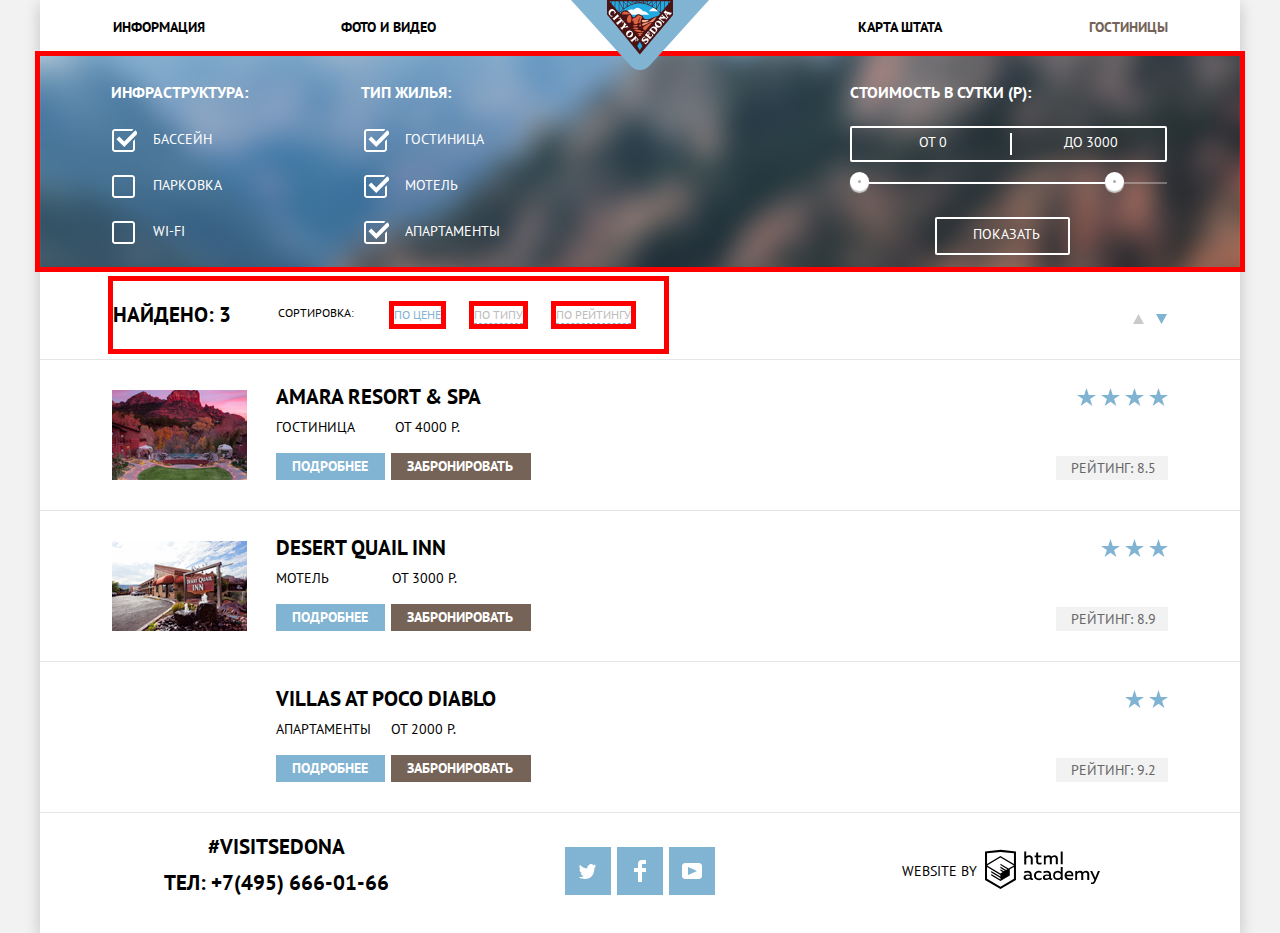
==== commit 22a8b90f: "14.07 zashitniy" ====
--- a/inner.html
+++ b/inner.html
@@ -18,7 +18,7 @@
         <li class="nav-item header-item-right"> <a href="map.html">Карта штата</a></li>
         <li class="nav-item header-item-right current"><a href="inner.html">Гостиницы</a></li>
       </ul>
-      <a class="main-logo"><img src="img/logo-sedona.svg" width="138" height="70"></a>
+      <a href="index.html" class="main-logo"><img src="img/logo-sedona.svg" width="138" height="70"></a>
       <!-- </div>s -->
     </nav>
   </header>
@@ -36,69 +36,76 @@
       <legend>Инфраструктура:</legend>
       <ul>
         <li class="filter-option filter-checkbox">
+            <input class="visually-hidden filter-input-checkbox filter-input" type="checkbox" name="pool" id="filter-pool" checked>
           <label for="filter-pool" class="filter-label">
           <div class="checkbox-square">
           </div>
           Бассейн
         </label>
-        <input class="visually-hidden filter-input-checkbox filter-input" type="checkbox" name="pool" id="filter-pool" checked disabled>
+
         </li>
         <li class="filter-option filter-checkbox">
+          <input class="visually-hidden filter-input-checkbox filter-input" type="checkbox" name="parking" id="filter-parking" >
           <label for="filter-parking" class="filter-label">
 
           <div class="checkbox-square">
           </div>
         Парковка
         </label>
-        <input class="visually-hidden filter-input-checkbox filter-input" type="checkbox" name="parking" id="filter-parking" >
+
         </li>
         <li class="filter-option filter-checkbox">
+          <input class="visually-hidden filter-input-checkbox filter-input" type="checkbox" name="WI-FI" id="filter-WI-FI">
           <label for="filter-WI-FI" class="filter-label">
           <div class="checkbox-square">
           </div>
           WI-FI
         </label>
-        <input class="visually-hidden filter-input-checkbox filter-input" type="checkbox" name="WI-FI" id="filter-WI-FI">
+
         </li>
+
       </ul>
       </fieldset>
         <fieldset class="first-column second-column">
         <legend>Тип жилья:</legend>
 <ul class="type-list">
   <li class="filter-option filter-checkbox">
-        <label class="filter-label name-of-item">
+    <input class="visually-hidden filter-input-checkbox filter-input" type="checkbox" name="hotel" id="filter-hotel" checked>
+        <label for="filter-hotel" class="filter-label name-of-item">
 
       <div class="checkbox-square">
       </div>
       Гостиница
         </label>
-          <input class="visually-hidden filter-input-checkbox filter-input" type="checkbox" name="hotel" id="filter-hotel" checked>
+
       </li>
       <li class="filter-option filter-checkbox">
-        <label class="filter-label name-of-item">
+        <input class="visually-hidden filter-input-checkbox filter-input" type="checkbox" name="motel" id="filter-motel" checked>
+        <label for="filter-motel" class="filter-label name-of-item">
 
       <div class="checkbox-square">
       </div>
       Мотель
     </label>
-      <input class="visually-hidden filter-input-checkbox filter-input" type="checkbox" name="motel" id="filter-motel" checked>
+
       </li>
         <li class="filter-option filter-checkbox">
-        <label class="filter-label name-of-item">
+          <input class="visually-hidden filter-input-checkbox filter-input" type="checkbox" name="apartment" id="filter-apartment" checked>
+        <label for="filter-apartment" class="filter-label name-of-item">
 
       <div class="checkbox-square">
       </div>
       Апартаменты
     </label>
-    <input class="visually-hidden filter-input-checkbox filter-input" type="checkbox" name="apartment" id="filter-apartment" checked>
+
       </li>
     </ul>
       </fieldset>
         <fieldset class="third-column">
           <legend>Стоимость в сутки (р):</legend>
           <div class="price-range">
-            <label class="start-price">от<input type="text" name="start-price" id="filter-start-price" value="0"></label>
-            <label class="finish-price">до<input type="text" name="finish-price" id="filter-finish-price" value="3000"></label>
+            <label class="start-price">от <input type="text" name="start-price" id="filter-start-price" value="0"></label>
+            <label class="finish-price">до <input type="text" name="finish-price" id="filter-finish-price" value="3000"></label>
             <!-- <input type="text" placeholder="От 0">
             <input type="text" placeholder="До 3000"> -->
           </div>
@@ -130,10 +137,10 @@
           <a href="#">По рейтингу</a>
         </div>
           <div class="buttons-of-dir">
-          <a>
+          <a href="#">
           <svg xmlns="http://www.w3.org/2000/svg" width="11" height="10" viewBox="0 0 11 10"><path fill="#231F20" d="M5.5 0L0 10h11z"/></svg>
         </a>
-        <a class="current">
+        <a href="#" class="current">
           <svg xmlns="http://www.w3.org/2000/svg" width="11" height="10" viewBox="0 0 11 10"><path fill="#231F20" d="M5.5 10L0 0h11"/></svg>
         </a>
           </div>
@@ -148,9 +155,9 @@
     <div class="left-angle">
     <div class="amara photo-of-the-hotel">
     </div>
-<div class="full-info card1">
+<div class="full-info">
         <a><h3 class="name-of-the-hotel">AMARA RESORT & SPA</h3></a>
-          <div class="hotel-info">
+          <div class="hotel-info card1">
             <p>Гостиница</p>
             <p class="price">от 4000 Р.</p>
             </div>
--- a/css/style1.css
+++ b/css/style1.css
@@ -88,7 +88,7 @@
 } */
 
 .page-body {
-  /* min-height: 100%; */
+  min-height: 100%;
   display: grid;
   grid-template-rows: min-content 1fr min-content;
   align-content: start;
@@ -219,10 +219,11 @@
 .header-of-description {
   /* outline: 5px solid #fff000; */
   text-align: center;
-  padding-top: 53px;
+  padding-top: 25px;
+  margin-left: 4px;
   /* padding-left: 365px;
   padding-right: 365px; */
-  padding-bottom: 44px;
+  padding-bottom: 38px;
   /* width: 100%; */
   /* min-height: 216px; */
   /* margin: auto; */
@@ -235,14 +236,14 @@
   font-size: 21px;
 
 
-  margin-bottom: 10px;
-  font-weight: bold;
-}
-
-.header-of-description p {
+  margin-bottom: 45px;
+  font-weight: bold;
+}
+
+/* .header-of-description p {
 
   margin-top: 38px;
-}
+} */
 
 /*first-reason*/
 .first-reason {
@@ -269,6 +270,7 @@
   padding-left: 139px;
   padding-right: 139px;
   padding-bottom: 3px;
+  line-height: 21px;
 }
 
 .first-reason-describe p {
@@ -379,7 +381,8 @@
 /*other reasons*/
 .other-reasons {
   background-color: var(--background-grey);
-margin-bottom: 0px;
+/* margin-bottom: 0px; */
+padding-bottom: 33px;
 
 }
 .other-reasons h3 {
@@ -408,7 +411,7 @@
   text-align: center;
 }
 .header-of-form-section {
-  padding-top: 65px;
+  padding-top: 32px;
   padding-bottom: 31px;
 
 }
@@ -450,21 +453,19 @@
   /* width: 100%; */
 color: var(--basic-white);
   /* vertical-align: 30px; */
-
+font-family: inherit;
   text-transform: uppercase;
   font-size: 21px;
 line-height: 26px;
 border: none;
-/*
- */
-/*  */
-/* width: 568px;
-height: 86px; */
+
 text-align: center;
-padding-right: 128px;
-padding-left: 128px;
+/* padding-right: 150px;
+padding-left: 150px;
 padding-top: 30px;
-padding-bottom: 30px;
+padding-bottom: 30px; */
+width: 568px;
+height: 88px;
 }
 
 .searchForm {
@@ -476,7 +477,7 @@
   padding-left: 55px;
   padding-right: 55px;
   padding-bottom: 53px;
-  top: 100px;
+  top: 85px;
   transform: translateX(-50%);
   left: 50%;
   z-index: 1;
@@ -498,7 +499,7 @@
 .first-row label {
   font-weight: bold;
   margin-right: 23px;
-  padding-top: 10px;
+  padding-top: 5px;
 }
 .date-of-check-in {
   background-color: var(--form-chill);
@@ -507,7 +508,7 @@
   /* outline: 5px solid #fff000; */
   display: flex;
   border: 2px solid transparent;
-  padding-bottom: 3px;
+  padding-bottom: 4px;
   padding-left: 10px;
   padding-right: 6px;
   justify-content: space-between;
@@ -781,16 +782,7 @@
   position: relative;
 }
 
-.date-of-check-in button {
-  border: 0;
-  outline: none;
-  cursor: pointer;
-  width: 21px;
-  height: 23px;
-  background: none;
-  margin-left: 0;
-  padding: 0;
-}
+.date-of-check-in button,
 .date-of-check-out button {
   border: 0;
   outline: none;
@@ -800,22 +792,23 @@
   background: none;
   margin-left: 0;
   padding: 0;
-}
-
-button svg {
-  outline: 5px solid red;
   fill: var(--calendar-chill);
   margin-top: 5px;
 }
 
+
+
 /*buttons*/
 
 .date-of-check-in button:hover,
-.date-of-check-in button:focus {
+.date-of-check-out button:hover,
+.date-of-check-in button:focus,
+.date-of-check-out button:focus {
   fill: var(--basic-black);
 }
 
-button svg:active {
+.date-of-check-in button:active,
+.date-of-check-out button:active {
   fill: var(--basic-blue);
 }
 
@@ -824,18 +817,19 @@
   color: var(--basic-white);
 align-items: center;
   cursor: pointer;
+  font-family: inherit;
   padding-right: 197px;
   /* margin-left: 55px; */
   margin-right: 55px;
   padding-left: 195px;
-  padding-top: 18px;
-  padding-bottom: 14px;
+  padding-top: 16px;
+  padding-bottom: 16px;
 text-align: center;
   border: 0;
   outline: none;
   font-weight: bold;
   font-size: 21px;
-  margin-top: 54px;
+  margin-top: 52px;
   /* outline: 5px solid #fff000; */
 }
 
@@ -886,7 +880,7 @@
 .modal-map iframe {
   border: none;
   width: 100%;
-  height: 550px;
+  height: 585px;
   position: relative;
   bottom: 3px;
   /* z-index: 2; */
@@ -1051,13 +1045,20 @@
 
 .backgroundphoto-filter {
   background-image: url("../img/background.png");
-  width: 1200px;
-  height: 219px;
+  /* width: 11500px; */
+  background-size:  100%;
+  /* height: 217px; */
   padding-top: 26px;
-  background-repeat: no-repeat;
+
   padding-left: 71px;
   padding-right: 73px;
   /* padding-bottom: 32.5px; */
+  background-repeat: no-repeat;
+}
+
+.filter-section {
+
+  outline: 5px solid red;
 }
 
 .filter-content form {
@@ -1069,7 +1070,7 @@
 .first-column legend {
   /* outline: 5px solid #fff000; */
   /* padding-right: 117px; */
-  margin-right: 117px;
+  margin-right: 113px;
   font-weight: bold;
   font-size: 16px;
   line-height: 21px;
@@ -1081,6 +1082,13 @@
   font-weight: normal;
   font-size: 14px;
   line-height: 21px;
+  margin-left: 1px;
+  margin-bottom: 1px;
+}
+
+.second-column li {
+  margin-left: 3px;
+  margin-bottom: 2px;
 }
 
 .price-range {
@@ -1090,35 +1098,53 @@
   border: 2px solid #ffffff;
   box-sizing: border-box;
   border-radius: 2px;
-  width: 318px;
+  width: 317px;
   height: 36px;
   position: relative;
   text-align: center;
   align-items: center;
   /* justify-content: space-around; */
 
-  outline: 5px solid red;
+  /* outline: 5px solid red; */
   /* padding-left: 67px; */
-  padding-bottom: 5px;
-
-}
-.start-price{
-  display: flex;
-  flex-grow: 1;
-  outline: 5px solid red;
-/* padding-right: 0; */
-  margin-left: 67px;
-}
-.start-price input {
-  display: flex;
-  flex-grow: 1;
-  padding: 0;
+  padding-bottom: 4px;
+  padding-right: 0;
+  align-items: center;
+text-align: center;
+/* padding-right: 67px; */
+justify-content: space-between;
+
+}
+.start-price {
+  display: flex;
+  width: 155px;
+height: 21px;
+  padding-left: 67px;
+  /* outline: 5px solid red; */
+/* padding: 0; */
+font-size: 14px;
+line-height: 21px;
+align-items: center;
+text-align: center;
+  /* margin-left: 67px; */
+}
+.price-range input {
+
+  display: flex;
+  flex-grow: 0;
+  margin-left: 3px;
+  font-size: 14px;
+line-height: 21px;
 }
 .finish-price {
-  display: flex;
-  /* padding-right: 1080px; */
-  outline: 5px solid red;
-
+  width: 150px;
+height: 21px;
+  display: flex;
+  /* margin-left: 180px; */
+  /* outline: 5px solid red; */
+  font-size: 14px;
+  line-height: 21px;
+  padding-left: 49px;
   /* padding-left: -80px; */
 }
 .price-range label:first-child::before {
@@ -1200,14 +1226,14 @@
   left: 255px;
 }
 .third-column legend {
-  margin-bottom: 12px;
+  margin-bottom: 11px;
   font-weight: bold;
   font-size: 16px;
   line-height: 21px;
   color: var(--basic-white);
 }
 .filter-content button {
-  padding: 7px 33px 9px 36px;
+  padding: 7px 28px 10px 36px;
   border: 2px solid #ffffff;
   box-sizing: border-box;
   border-radius: 2px;
@@ -1218,6 +1244,7 @@
   text-transform: uppercase;
   cursor: pointer;
   outline: none;
+  text-align: center;
   /* ; */
   /* outline: 5px solid red; */
 }
@@ -1270,16 +1297,16 @@
 
 }
 
-.filter-input-checkbox:checked ~ .checkbox-square:after {
+.filter-input-checkbox:checked ~  .filter-label .checkbox-square:after {
   display: block;
 }
-.filter-input-checkbox:checked ~ .checkbox-square {
+.filter-input-checkbox:checked ~  .filter-label .checkbox-square {
   background-image: url("../img/shapeChecked.svg");
 }
-.filter-input-checkbox .checkbox-square:after {
+.filter-option label .checkbox-square:after {
   background-image: url("../img/checkbox-on.svg");
   width: 25px;
-  height: 21px;
+  height: 23px;
 
 }
 
@@ -1297,61 +1324,69 @@
   height: 23px;
   position: relative;
   margin-right: 18px;
+  /* margin-bottom: 20px; */
 }
 
 
 
 .filter-input-checkbox:disabled ~ .filter-label {
-  color: #6A6A6A;
+  opacity: 0.3;
 }
 .filter-input-checkbox:disabled ~ .filter-label .checkbox-square {
-  background: #6A6A6A;
-}
-
-
-.filter-input-checkbox:not(:disabled) ~ .filter-label:hover .checkbox-square {
-  background-color: black;
-}
-.filter-input-checkbox: not(:disabled) ~ .filter-label:hover {
-  background-color: black;
+  background-image: url("../img/checkbox-off-disabled.svg");
+  width: 23px;
+  height: 23px;
+}
+
+
+.filter-input-checkbox:not(:disabled) ~ .filter-label:hover .checkbox-square,
+.filter-input-checkbox:not(:disabled) ~ .filter-label:focus .checkbox-square {
+  transform: scale(1.2);
+}
+.filter-input-checkbox:not(:disabled) ~ .filter-label:hover,
+.filter-input-checkbox:not(:disabled) ~ .filter-label:focus {
+  color: var(--basic-blue);
 }
 
 .founded {
   font-weight: 700px;
   font-size: 21px;
+  margin-bottom:
 }
 
 .sorting-section {
   display: flex;
   justify-content: space-between;
-
-  padding-left: 72px;
+  /* outline: 5px solid red; */
+  padding-left: 73px;
 line-height: 26px;
-  height: 87px;
-  padding-right: 68px;
-  padding-top: 27px;
-  /* padding-bottom: 35px; */
+  /* height: 87px; */
+  padding-right: 73px;
+  padding-top: 14px;
+  padding-bottom: 5px;
 }
 
 .sorting {
+  outline: 5px solid red;
   display: flex;
   justify-content: flex-start;
+  margin-bottom: 5px;
 }
 
 .sorting p {
   /* margin-top: 29px; */
   font-size: 21px;
   font-weight: bold;
-  margin-top: 1px;
+  /* padding-bottom: 5px; */
 }
 
 .sorting h3 {
   font-size: 12px;
   margin-left: 47px;
-  /* margin-top: 30px; */
+  margin-top: 23px;
   /* padding-top: 8px; */
   margin-right: 40px;
-  margin-top: 3px;
+  /* margin-top: 3px; */
   font-size: 12px;
   font-weight: normal;
   line-height: 18px;
@@ -1359,6 +1394,7 @@
 }
 
 .sorting a {
+  outline: 5px solid red;
   color: var(--basic-grey);
   border-bottom: 1px dashed var(--basic-blue);
 
@@ -1367,7 +1403,7 @@
   height: 18px;
   /* margin-top: 32px; */
   margin-right: 33px;
-  margin-top: 3px;
+  margin-top: 25px;
   line-height: 18px;
   font-size: 12px;
 }
@@ -1383,7 +1419,7 @@
   border: none;
 }
 .buttons-of-dir {
-  margin-top: 4px;
+  margin-top: 25px;
   /* margin-left: 4px; */
 }
 .buttons-of-dir a {
@@ -1391,7 +1427,7 @@
   outline: none;
   background-color: inherit;
   cursor: pointer;
-  padding-left: 2px;
+  padding-left: 8px;
 }
 
 .buttons-of-dir path {
@@ -1466,7 +1502,8 @@
   margin-top: 200px;
 }
 .card1 p {
-  margin-right: 37px;
+  padding-right: 40px;
+  /* outline: 5px solid red; */
 }
 
 .hotel-info p {
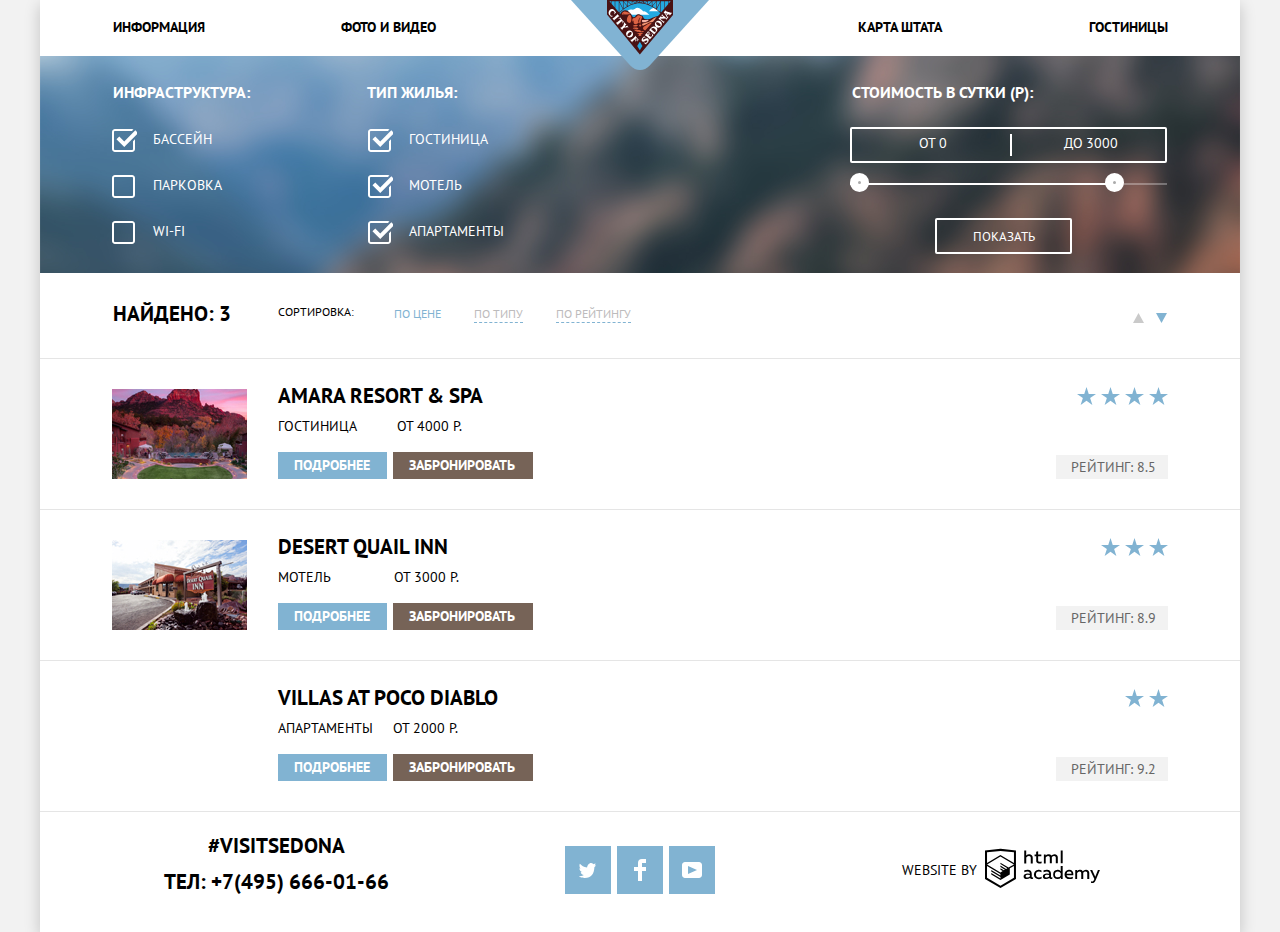
==== commit 45d68fec: "защита2" ====
--- a/inner.html
+++ b/inner.html
@@ -4,22 +4,22 @@
     <meta charset="utf-8">
     <title>HTML Academy: Седона</title>
     <link href="https://fonts.googleapis.com/css2?family=PT+Sans:wght@400;700&display=swap" rel="stylesheet">
-    <link href="normalize.css-master/normalize.css" rel="stylesheet">
+    <link href="normalize.css" rel="stylesheet">
     <link href="css/style1.css" rel="stylesheet">
   </head>
 
   <body class="page-body">
   <header class="main-header">
     <nav class="main-navigation">
-      <!-- <div class="main-nav-wrapper"> -->
+
       <ul class="nav-list">
         <li class="nav-item"><a href="index.html">Информация</a></li>
         <li class="nav-item"><a href="gallery.html">Фото и видео</a></li>
         <li class="nav-item header-item-right"> <a href="map.html">Карта штата</a></li>
-        <li class="nav-item header-item-right current"><a href="inner.html">Гостиницы</a></li>
+        <li class="nav-item header-item-right current">Гостиницы</a></li>
       </ul>
-      <a href="index.html" class="main-logo"><img src="img/logo-sedona.svg" width="138" height="70"></a>
-      <!-- </div>s -->
+      <a href="index.html" class="main-logo"><img src="img/logo-sedona.svg" width="138" height="70" alt="лого седоны"></a>
+
     </nav>
   </header>
 
@@ -38,8 +38,8 @@
         <li class="filter-option filter-checkbox">
             <input class="visually-hidden filter-input-checkbox filter-input" type="checkbox" name="pool" id="filter-pool" checked>
           <label for="filter-pool" class="filter-label">
-          <div class="checkbox-square">
-          </div>
+          <span class="checkbox-square">
+          </span>
           Бассейн
         </label>
 
@@ -48,8 +48,8 @@
           <input class="visually-hidden filter-input-checkbox filter-input" type="checkbox" name="parking" id="filter-parking" >
           <label for="filter-parking" class="filter-label">
 
-          <div class="checkbox-square">
-          </div>
+          <span class="checkbox-square">
+          </span>
         Парковка
         </label>
 
@@ -57,8 +57,8 @@
         <li class="filter-option filter-checkbox">
           <input class="visually-hidden filter-input-checkbox filter-input" type="checkbox" name="WI-FI" id="filter-WI-FI">
           <label for="filter-WI-FI" class="filter-label">
-          <div class="checkbox-square">
-          </div>
+          <span class="checkbox-square">
+          </span>
           WI-FI
         </label>
 
@@ -73,8 +73,8 @@
     <input class="visually-hidden filter-input-checkbox filter-input" type="checkbox" name="hotel" id="filter-hotel" checked>
         <label for="filter-hotel" class="filter-label name-of-item">
 
-      <div class="checkbox-square">
-      </div>
+      <span class="checkbox-square">
+      </span>
       Гостиница
         </label>
 
@@ -83,8 +83,8 @@
         <input class="visually-hidden filter-input-checkbox filter-input" type="checkbox" name="motel" id="filter-motel" checked>
         <label for="filter-motel" class="filter-label name-of-item">
 
-      <div class="checkbox-square">
-      </div>
+      <span class="checkbox-square">
+      </span>
       Мотель
     </label>
 
@@ -93,8 +93,8 @@
           <input class="visually-hidden filter-input-checkbox filter-input" type="checkbox" name="apartment" id="filter-apartment" checked>
         <label for="filter-apartment" class="filter-label name-of-item">
 
-      <div class="checkbox-square">
-      </div>
+      <span class="checkbox-square">
+      </span>
       Апартаменты
     </label>
 
@@ -106,8 +106,7 @@
           <div class="price-range">
             <label class="start-price">от <input type="text" name="start-price" id="filter-start-price" value="0"></label>
             <label class="finish-price">до <input type="text" name="finish-price" id="filter-finish-price" value="3000"></label>
-            <!-- <input type="text" placeholder="От 0">
-            <input type="text" placeholder="До 3000"> -->
+
           </div>
           <div class="range-filter">
           <div class="range-controls">
@@ -131,7 +130,7 @@
         <div class="sorting">
         <p class="founded">Найдено: 3</p>
           <h3>Сортировка:</h3>
-          <!-- <div class="sorting-wrapper"> -->
+
           <a class="current" href="#">По цене</a>
           <a href="#">По типу</a>
           <a href="#">По рейтингу</a>
@@ -151,7 +150,7 @@
 
     <h3 class="visually-hidden"> Hotels </h3>
         <article class="cards first-card">
-    <!-- <img src="img/amara.jpg" width="135" height="90" alt="гостиница AMARA RESORT & SPA"> -->
+
     <div class="left-angle">
     <div class="amara photo-of-the-hotel">
     </div>
@@ -167,7 +166,7 @@
       </div>
     </div>
   </div>
-<!-- </div> -->
+
     <div class="rate-wrapper">
         <div class="stars">
             <img src="img/star.svg" width="19" height="17" alt="1 звезда">
@@ -185,7 +184,7 @@
 
 
         <article class="cards">
-     <!-- <img src="img/desert.jpg" width="135" height="90" alt="мотель DESERT QUAIL INN"> -->
+
      <div class="left-angle">
      <div class="desert">
      </div>
@@ -213,7 +212,7 @@
 </div>
     </article>
     <article class="cards">
- <!-- <img src="img/desert.jpg" width="135" height="90" alt="мотель DESERT QUAIL INN"> -->
+
  <div class="left-angle">
    <div class="villas">
    </div>
@@ -241,32 +240,7 @@
 </article>
 
 
-<!-- <article class="cards">
-
-        <div class="left-angle">
-
-        <div class="full-info card1">
-          <a><h3 class="name-of-the-hotel">VILLAS AT POCO DIABLO<h3></a>
-          <div class="hotel-info">
-        <p>Апартаменты</p>
-        <p class="price">от 2000 Р.</p>
-        </div>
-        <div class="buttons">
-        <a class="button-details" href="#">Подробнее </a>
-        <a class="button-book" href="#">Забронировать </a>
-      </div>
-        </div>
-      </div>
-      <div class="rate-wrapper">
-        <div class="stars">
-            <img src="img/star.svg" width="19" height="17" alt="">
-            <img src="img/star.svg" width="19" height="17" alt="">
-          </div>
-          <div class="rate">
-          <p> Рейтинг: 9.2</p>
-      </div>
-</div>
-  </article> -->
+
 </section>
 </main>
 
@@ -275,7 +249,7 @@
 
   <div class="telephone">
     <a href="#"><p> #VISITSEDONA </p></a>
-    тел: <a class="tel" href="tel: +7(495) 666-01-66">+7(495) 666-01-66</a>
+    тел: <a class="tel" href="tel:+74956660166">+7(495) 666-01-66</a>
   </div>
   <div class="footer-social">
     <ul class="list-of-contacts">
@@ -311,7 +285,7 @@
   <div class="from-developer">
     <p>Website by</p>
     <div class="developer">
-      <a href="https://htmlacademy.ru/study">
+      <a href="https://htmlacademy.ru/">
         <svg width="115" height="41" id="Layer_1" data-name="Layer 1"
           xmlns="http://www.w3.org/2000/svg" viewBox="0 0 108.08 36.85">
           <title>logo-htmlacademy-small1</title>
--- a/css/style1.css
+++ b/css/style1.css
@@ -25,6 +25,10 @@
   --basic-grey: #bdbbbc;
   --icons-of-dir-chill: #cacaca;
   --disabled: #6a6a6a;
+  --date-of-check-in-focus: #e5e5e5;
+  --background-toggle: #ababab;
+  --box-shadow-toggle: #cfcfcf;
+  --rate-wrapper: #666666;
 }
 
 .page {
@@ -40,10 +44,10 @@
   /* width: 1220px; */
   margin: 0 auto;
   /* padding-left: 0px; */
-  font-family: "PT Sans", sans-serif;
+  font-family: "PT Sans", Arial, sans-serif;
   font-size: 14px;
   line-height: 24px;
-  font-weight: 400px;
+  font-weight: normal;
   color: var(--basic-black);
   background-color: var(--basic-white);
   background-position: top center;
@@ -92,7 +96,6 @@
   display: grid;
   grid-template-rows: min-content 1fr min-content;
   align-content: start;
-  /* height: 100%; */
 }
 
 /* Main header */
@@ -105,45 +108,22 @@
 
 /* Main navigation */
 
-/* .main-navigation {
-  /* display: flex;
-  color: var(--basic-white);
-  background-color: transparent;
-} */
-
-/* .main-navigation-wrapper {
-  display: flex;
-  width: 100%;
-  background-color: var(--basic-white);
-} */
+
 
 .main-logo {
-  /*  */
-  /* display: flex; */
+
   position: absolute;
   left: 50%;
-  /* left: calc(50% - (138px / 2)); */
+
   top: 0;
   width: 138px;
-  /* height: 30px; */
+
   transform: translate(-50%);
 }
 
-/* container */
-/* .container {
-  width: 1200px;
-  margin: 0 auto;
- padding: 0 auto;
-} */
-
-/* .main-navigation .container {
-  display: flex;
- } */
-
-/* .main-navigation-wrapper .container {
-  display: flex;
-  justify-content: space-between;
-} */
+
+
+
 
 /* nav-list */
 .nav-list {
@@ -175,13 +155,7 @@
   color: var(--basic-black);
 }
 
-/* .nav-list-current a:not([href]) {
-  background-color: var(--basic-white);
-}
-
-.nav-list-current a {
-  color: var(--basic-brown);
-} */
+
 
 /* Logo */
 .main-image {
@@ -190,6 +164,7 @@
   height: 509px;
   background-repeat: no-repeat;
   position: relative;
+  background-color: var(--basic-brown);
 }
 .main-image img {
   margin-top: 77px;
@@ -198,6 +173,7 @@
   height: 351px;
   position: relative;
 
+
 }
 
 .main-image::before {
@@ -205,28 +181,21 @@
   background-image: url("../img/mask1.svg");
   position: absolute;
   bottom: 0px;
-  /* top: 1000px; */
+
   height: 56px;
   width: 1200px;
   left: 0px;
-  /* outline: 5px solid red; */
   background-repeat: repeat;
-  /* padding-bottom: 0; */
 }
 
 /* container*/
 
 .header-of-description {
-  /* outline: 5px solid #fff000; */
+
   text-align: center;
   padding-top: 25px;
   margin-left: 4px;
-  /* padding-left: 365px;
-  padding-right: 365px; */
   padding-bottom: 38px;
-  /* width: 100%; */
-  /* min-height: 216px; */
-  /* margin: auto; */
 }
 
 .header-of-description h1 {
@@ -240,10 +209,6 @@
   font-weight: bold;
 }
 
-/* .header-of-description p {
-
-  margin-top: 38px;
-} */
 
 /*first-reason*/
 .first-reason {
@@ -258,25 +223,23 @@
   background: var(--basic-blue);
   text-align: center;
   color: var(--basic-white);
-  padding-top: 23px;
+  padding-top: 25px;
   padding-bottom: 0px;
 }
 
 .first-reason-describe h3 {
-  /* padding: auto; */
-  /* margin-bottom: 25px; */
+
   font-size: 21px;
-  /* width: 122px; */
+
+
   padding-left: 139px;
   padding-right: 139px;
-  padding-bottom: 3px;
   line-height: 21px;
+  margin-bottom: 27px;
 }
 
 .first-reason-describe p {
-  margin-bottom: 23px;
-
-  /* padding-left: 0; */
+  margin-bottom: 24px;
   line-height: 21px;
   align-items: center;
   padding-left: 0px;
@@ -287,13 +250,12 @@
 
 .feature-house-image {
   display: inline-block;
-  /* padding-bottom: 60px; */
   background-image: url("../img/icon-1.svg");
   width: 75px;
   min-height: 72px;
   background-repeat: no-repeat;
   vertical-align: 0px;
-  /* outline: 5px solid red; */
+
 }
 
 .feature-food-image {
@@ -315,7 +277,6 @@
   background-position: center;
   vertical-align: 0px;
   margin-top: -5px;
-  /* outline: 5px solid red; */
 }
 .features h3 {
   font-size: 21px;
@@ -357,31 +318,32 @@
   background: var(--basic-blue);
   text-align: center;
   color: var(--basic-white);
-
+  padding-left: 5px;
 }
 
 .second-reason-describe p {
 
-  margin-bottom: 23px;
+  margin-bottom: 24px;
 
 
   line-height: 21px;
   align-items: center;
-  padding-left: 0px;
+  /* padding-left: 0px; */
 
 
 }
 .second-reason-describe h3 {
   text-align: center;
-
+  margin-bottom: 28px;
   font-size: 21px;
+line-height: 21px;
+
 
 }
 
 /*other reasons*/
 .other-reasons {
   background-color: var(--background-grey);
-/* margin-bottom: 0px; */
 padding-bottom: 33px;
 
 }
@@ -389,7 +351,6 @@
   line-height: 21px;
   text-align: center;
   margin-top: 47px;
-  /* margin-bottom: 23px;  */
   margin-bottom: 25px;
   font-size: 21px;
 }
@@ -424,18 +385,6 @@
 
 
 
-/* .link1 button {
-  color: var(--basic-white);
-  font-size: 21px;
-  font-weight: bold;
-  padding-top: 30px;
-  padding-bottom: 30px;
-  padding-right: 145px;
-  padding-left: 145px;
-  background-color: var(--basic-brown);
-  outline: 5px solid red;
-} */
-
 .form-wrapper {
   position: relative;
   width: 568px;
@@ -450,22 +399,16 @@
   display: inline-block;
   font-weight: bold;
 background-color: var(--basic-brown);
-  /* width: 100%; */
 color: var(--basic-white);
-  /* vertical-align: 30px; */
 font-family: inherit;
   text-transform: uppercase;
   font-size: 21px;
 line-height: 26px;
 border: none;
-
 text-align: center;
-/* padding-right: 150px;
-padding-left: 150px;
-padding-top: 30px;
-padding-bottom: 30px; */
 width: 568px;
 height: 88px;
+vertical-align: 0;
 }
 
 .searchForm {
@@ -505,7 +448,6 @@
   background-color: var(--form-chill);
   width: 346px;
   height: 38px;
-  /* outline: 5px solid #fff000; */
   display: flex;
   border: 2px solid transparent;
   padding-bottom: 4px;
@@ -520,10 +462,12 @@
   flex-grow: 1;
   font-weight: bold;
   font-size: 14px;
+  line-height: 26px;
   color: var(--basic-black);
   text-transform: uppercase;
-
+  font-family: inherit;
   box-sizing: border-box;
+  padding-left: -50px;
 }
 .date-of-check-in input::-webkit-input-placeholder {
   color: var(--basic-black);
@@ -544,7 +488,7 @@
 
 .date-of-check-in:focus-within {
   background: var(--basic-white);
-  border: 2px solid #e5e5e5;
+  border: 2px solid var(--date-of-check-in-focus);
   box-sizing: border-box;
 }
 
@@ -568,17 +512,19 @@
   padding-left: 9px;
   margin-top: 29px;
   padding-right: 6px;
-  /* padding-top: 5px; */
   justify-content: space-between;
 }
 .date-of-check-out input {
-  /* background-color: var(--form-chill); */
+
   background-color: inherit;
   outline: none;
   border: none;
   flex-grow: 1;
   font-weight: bold;
   text-transform: uppercase;
+  font-family: inherit;
+  font-size: 14px;
+  line-height: 26px;
 }
 .date-of-check-out input::-webkit-input-placeholder {
   color: var(--basic-black);
@@ -598,7 +544,7 @@
 }
 .date-of-check-out:focus-within {
   background: var(--basic-white);
-  border: 2px solid #e5e5e5;
+  border: 2px solid var(--date-of-check-in-focus);
   box-sizing: border-box;
 }
 
@@ -639,6 +585,7 @@
   text-align: center;
   padding-bottom: 5px;
   width: 36px;
+  font-family: inherit;
 }
 
 .minus-and-plus button {
@@ -649,7 +596,6 @@
   outline: none;
   flex-shrink: 0;
   padding: 0;
-  /* background: url("../img/union.svg") 50% no-repeat; */
 }
 
 .minus button {
@@ -660,7 +606,6 @@
   outline: none;
   flex-shrink: 0;
   padding: 0;
-  /* background: url("../img/union.svg") 50% no-repeat; */
   background: url("../img/minus.svg") 50% no-repeat;
 }
 
@@ -677,22 +622,21 @@
 }
 .minus button:hover,
 .minus button:focus {
-background: url("../img/minusHover.svg") 50% no-repeat;
+background: url("../img/minushover.svg") 50% no-repeat;
 }
 
 .minus button:active {
-  background: url("../img/minusActive.svg") 50% no-repeat;
+  background: url("../img/minusactive.svg") 50% no-repeat;
 }
 
 .plus button:hover,
 .plus button:focus {
-  background: url("../img/unionHover.svg") 50% no-repeat;
+  background: url("../img/unionhover.svg") 50% no-repeat;
 }
 .plus button:active {
-background: url("../img/unionActive.svg") 50% no-repeat;
+background: url("../img/unionactive.svg") 50% no-repeat;
 }
 .minus-wrapper {
-  /* width: 410px; */
   height: 38px;
   outline: none;
   border: none;
@@ -707,7 +651,6 @@
   flex-basis: 50%;
 }
 .kids label {
-  /* margin-right: 8px; */
   margin-right: 27px;
   font-weight: bold;
   text-align: center;
@@ -717,27 +660,12 @@
 }
 
 .plus-wrapper {
-
-  /* width: 410px; */
   height: 38px;
   outline: none;
   border: none;
-  /* padding-left: 14px; */
-  /* padding-right: 20px; */
-
   position: relative;
 }
-/* .plus-wrapper {
-  background-image: url("../img/Union.svg");
-  background-repeat: no-repeat;
-  position: absolute;
-  top:  -4px;
-  left: 0px;
-}
-.plus-wrapper:hover,
-.plus-wrapper:focus {
-  fill: var(--basic-black);
-} */
+
 .plus-wrapper::before {
 
   content: "";
@@ -748,7 +676,6 @@
   top: 13px;
   left: 12px;
   cursor: pointer;
-  /* outline: 5px solid red; */
 }
 
 .plus-wrapper:hover::before,
@@ -819,7 +746,6 @@
   cursor: pointer;
   font-family: inherit;
   padding-right: 197px;
-  /* margin-left: 55px; */
   margin-right: 55px;
   padding-left: 195px;
   padding-top: 16px;
@@ -830,7 +756,7 @@
   font-weight: bold;
   font-size: 21px;
   margin-top: 52px;
-  /* outline: 5px solid #fff000; */
+
 }
 
 .button-wrapper button[type="submit"]:hover,
@@ -846,36 +772,14 @@
 
 /* map */
 
-.modal {
-
-  /* position: fixed;
-  top: 0;
-  right: 0;
-  bottom: 0;
-  left: 0;
-  display: none;
-
-  margin: auto; */
-  /* color: var(--basic-black); */
-  /* background-color: var(--basic-extra-light); */
-  /* background-image: url("img/pattern-light.jpg"); */
-  background-position: 0 0;
-  background-repeat: no-repeat;
-  /* box-shadow: 0 30px 50px rgba(0, 0, 0, 0.7); */
-}
+
 .modal-map {
   background-image: url("../img/map.jpg");
   width: 100%;
-  /* height: 475px; */
-  /* position: absolute; */
-  /* top:  2245px; */
-  /* bottom: 0; */
 z-index: 0;
 }
 
-/* .modal-map img {
-  display: block;
-} */
+
 
 .modal-map iframe {
   border: none;
@@ -883,22 +787,11 @@
   height: 585px;
   position: relative;
   bottom: 3px;
-  /* z-index: 2; */
-  /* display: none; */
   border: none;
 }
 /* Modal close */
 
-/* .modal-close {
-  position: absolute;
-  top: 0;
-  right: -34px;
-  width: 22px;
-  height: 22px;
-  background-color: transparent;
-  border: 0;
-  cursor: pointer;
-}
+
 
 .modal-close::before,
 .modal-close::after {
@@ -917,7 +810,7 @@
 
 .modal-close::after {
   transform: rotate(-45deg);
-} */
+}
 
 /* footer*/
 
@@ -927,7 +820,7 @@
   padding-left: 124px;
   display: flex;
   justify-content: space-between;
-  /* outline: 5px solid red; */
+
   padding-bottom: 36px;
 }
 
@@ -942,11 +835,10 @@
 
 
 .telephone {
-  /* margin-top: 23px; */
-  /* width: 320px; */
+
   text-align: center;
   font-weight: bold;
-  /* padding-top: 23px; */
+
   font-size: 21px;
   line-height: 26px;
 }
@@ -956,7 +848,7 @@
 }
 
 .telephone a {
-  /* margin-top: 9px; */
+
   color: var(--basic-black);
 }
 
@@ -974,10 +866,7 @@
   display: flex;
   flex-wrap: wrap;
   justify-content: space-between;
-  /* min-width: 150px; */
-  /* margin: 36px auto; */
-  /* margin: auto; */
-  /* padding-top: 36px; */
+
   list-style: none;
   margin-right: 18px;
 }
@@ -989,9 +878,7 @@
   justify-content: space-between;
 }
 
-/* .footer-social a {
-  background-image: url("../")
-} */
+
 
 .social-button {
   display: flex;
@@ -1016,9 +903,6 @@
 
 .from-developer {
   display: flex;
-  /* align-items: center;
-  justify-content: center; */
-  /* padding-top: 36px; */
   margin-top: 32px;
   margin-right: 10px;
 }
@@ -1026,7 +910,7 @@
   max-width: 150px;
   margin-left: 8px;
   margin-top:4px;
-  /* outline: 5px solid #fff000; */
+
 }
 .developer path {
   fill: var(--basic-black);
@@ -1045,21 +929,19 @@
 
 .backgroundphoto-filter {
   background-image: url("../img/background.png");
-  /* width: 11500px; */
+
   background-size:  100%;
-  /* height: 217px; */
+
   padding-top: 26px;
 
   padding-left: 71px;
   padding-right: 73px;
-  /* padding-bottom: 32.5px; */
+padding-bottom: 13px;
+
   background-repeat: no-repeat;
 }
 
-.filter-section {
-
-  outline: 5px solid red;
-}
+
 
 .filter-content form {
   display: grid;
@@ -1068,8 +950,7 @@
 }
 
 .first-column legend {
-  /* outline: 5px solid #fff000; */
-  /* padding-right: 117px; */
+
   margin-right: 113px;
   font-weight: bold;
   font-size: 16px;
@@ -1092,10 +973,10 @@
 }
 
 .price-range {
-  /*  */
-  display: flex;
-  /* border: 2px solid #FFFFFF; */
-  border: 2px solid #ffffff;
+
+  display: flex;
+
+  border: 2px solid var(--basic-white);
   box-sizing: border-box;
   border-radius: 2px;
   width: 317px;
@@ -1103,49 +984,40 @@
   position: relative;
   text-align: center;
   align-items: center;
-  /* justify-content: space-around; */
-
-  /* outline: 5px solid red; */
-  /* padding-left: 67px; */
   padding-bottom: 4px;
   padding-right: 0;
   align-items: center;
 text-align: center;
-/* padding-right: 67px; */
 justify-content: space-between;
-
 }
 .start-price {
   display: flex;
   width: 155px;
-height: 21px;
+  height: 21px;
   padding-left: 67px;
-  /* outline: 5px solid red; */
-/* padding: 0; */
-font-size: 14px;
-line-height: 21px;
-align-items: center;
-text-align: center;
-  /* margin-left: 67px; */
-}
+  font-size: 14px;
+  line-height: 21px;
+  align-items: center;
+  text-align: center;
+}
+
 .price-range input {
-
   display: flex;
   flex-grow: 0;
   margin-left: 3px;
   font-size: 14px;
 line-height: 21px;
+font-family: inherit;
 }
 .finish-price {
   width: 150px;
 height: 21px;
   display: flex;
-  /* margin-left: 180px; */
-  /* outline: 5px solid red; */
+
   font-size: 14px;
   line-height: 21px;
   padding-left: 49px;
-  /* padding-left: -80px; */
+
 }
 .price-range label:first-child::before {
   content: "";
@@ -1204,17 +1076,17 @@
   width: 19px;
   height: 19px;
   padding: 0;
-  border: 8px solid #ffffff;
-  background-color: #ababab;
+  border: 8px solid var(--basic-white);
+  background-color: var(--background-toggle);
   border-radius: 50%;
-  box-shadow: 0 2px 1px 0 #cfcfcf;
+  box-shadow: 0 2px 1px 0 var(box-shadow-toggle);
   cursor: pointer;
 }
 
 .range-controls .toggle:hover,
 .range-controls .toggle:focus {
   top: 8px;
-  border: 9px solid #ffffff;
+  border: 9px solid var(--basic-white);
   width: 24px;
   height: 24px;
 }
@@ -1233,8 +1105,8 @@
   color: var(--basic-white);
 }
 .filter-content button {
-  padding: 7px 28px 10px 36px;
-  border: 2px solid #ffffff;
+  padding: 7px 35px 7px 36px;
+  border: 2px solid var(--basic-white);
   box-sizing: border-box;
   border-radius: 2px;
   margin-left: 85px;
@@ -1245,8 +1117,12 @@
   cursor: pointer;
   outline: none;
   text-align: center;
-  /* ; */
-  /* outline: 5px solid red; */
+
+
+}
+
+.form-button-wrapper button {
+font-family: inherit;
 }
 
 .filter-content button:hover,
@@ -1257,7 +1133,7 @@
 .filter-content button:active {
   outline: none;
   border-color: transparent;
-  border: 2px solid #ffffff;
+  border: 2px solid var(--basic-white);
 }
 
 
@@ -1278,7 +1154,7 @@
 }
 
 .filter-option label {
-  /* position: relative; */
+
   display: flex;
   cursor: pointer;
   user-select: none;
@@ -1287,7 +1163,7 @@
 
 .filter-section ul {
   list-style: none;
-  /* margin-bottom: 32px; */
+
 }
 
 .checkbox-square:after {
@@ -1301,7 +1177,7 @@
   display: block;
 }
 .filter-input-checkbox:checked ~  .filter-label .checkbox-square {
-  background-image: url("../img/shapeChecked.svg");
+  background-image: url("../img/shapechecked.svg");
 }
 .filter-option label .checkbox-square:after {
   background-image: url("../img/checkbox-on.svg");
@@ -1324,7 +1200,7 @@
   height: 23px;
   position: relative;
   margin-right: 18px;
-  /* margin-bottom: 20px; */
+
 }
 
 
@@ -1349,59 +1225,50 @@
 }
 
 .founded {
-  font-weight: 700px;
+  font-weight: bold;
   font-size: 21px;
-  margin-bottom:
+  /* margin-bottom: */
 }
 
 .sorting-section {
   display: flex;
   justify-content: space-between;
-  /* outline: 5px solid red; */
+
   padding-left: 73px;
 line-height: 26px;
-  /* height: 87px; */
+padding-bottom: 10px;
   padding-right: 73px;
-  padding-top: 14px;
-  padding-bottom: 5px;
+  /*
+   ; */
+   /* padding-top: 14px; */
 }
 
 .sorting {
-  outline: 5px solid red;
   display: flex;
   justify-content: flex-start;
-  margin-bottom: 5px;
+  /* margin-bottom: 5px; */
+
 }
 
 .sorting p {
-  /* margin-top: 29px; */
   font-size: 21px;
   font-weight: bold;
-  /* padding-bottom: 5px; */
 }
 
 .sorting h3 {
   font-size: 12px;
   margin-left: 47px;
   margin-top: 23px;
-  /* padding-top: 8px; */
   margin-right: 40px;
-  /* margin-top: 3px; */
   font-size: 12px;
   font-weight: normal;
   line-height: 18px;
-  /*  */
 }
 
 .sorting a {
-  outline: 5px solid red;
   color: var(--basic-grey);
   border-bottom: 1px dashed var(--basic-blue);
-
-  /* padding: 0 auto; */
-  /* width: 50px; */
   height: 18px;
-  /* margin-top: 32px; */
   margin-right: 33px;
   margin-top: 25px;
   line-height: 18px;
@@ -1420,7 +1287,6 @@
 }
 .buttons-of-dir {
   margin-top: 25px;
-  /* margin-left: 4px; */
 }
 .buttons-of-dir a {
   border: none;
@@ -1449,10 +1315,10 @@
   padding-top: 24px;
   padding-bottom: 30px;
   justify-content: space-between;
-  border-bottom: 1px solid #e5e5e5;
+  border-bottom: 1px solid var(--date-of-check-in-focus);
 }
 .first-card {
-  border-top: 1px solid #e5e5e5;
+  border-top: 1px solid var(--date-of-check-in-focus);
 }
 .left-angle {
   display: flex;
@@ -1478,11 +1344,10 @@
   margin-top: 6px;
 }
 .full-info {
-  margin-left: 29px;
+  margin-left: 31px;
 }
 .name-of-the-hotel {
   display: flex;
-  /* outline: 5px solid #fff000; */
   margin: 0;
   font-size: 21px;
 line-height: 26px;
@@ -1503,24 +1368,24 @@
 }
 .card1 p {
   padding-right: 40px;
-  /* outline: 5px solid red; */
 }
 
 .hotel-info p {
   margin: 0;
 }
 .card2 p {
-  /* margin-top: 7px; */
   margin-right: 63px;
 }
-/* .card2 h3 {
-margin-top: 24px;
-margin-left: 1px;
-} */
+
 .card3 p {
 
   margin-right: 20px;
 
+}
+
+.card3 h3 {
+  font-size: 21px;
+line-height: 26px;
 }
 
 .buttons {
@@ -1531,7 +1396,6 @@
   background-color: var(--basic-blue);
   color: var(--basic-white);
   margin-right: 6px;
-  /* outline: 5px solid #fff000; */
   font-weight: bold;
   font-size: 14px;
   font-weight: bold;
@@ -1541,17 +1405,12 @@
   padding-top: 3px;
   padding-bottom: 2px;
 
-  /* text-align: center; */
-  /* margin-top: 4px; */
 }
 
 .rate-wrapper {
   display: flex;
   flex-direction: column;
-  /* align-items: flex-start; */
   justify-content: space-between;
-  /* align-self: flex-end; */
-  /* padding-top: 0; */
 }
 
 .stars {
@@ -1570,7 +1429,7 @@
 margin-top: 47px;
 
   background-color: var(--form-chill);
-  color: #666666;
+  color: var(--rate-wrapper);
   text-transform: uppercase;
 margin-bottom: 0;
 }
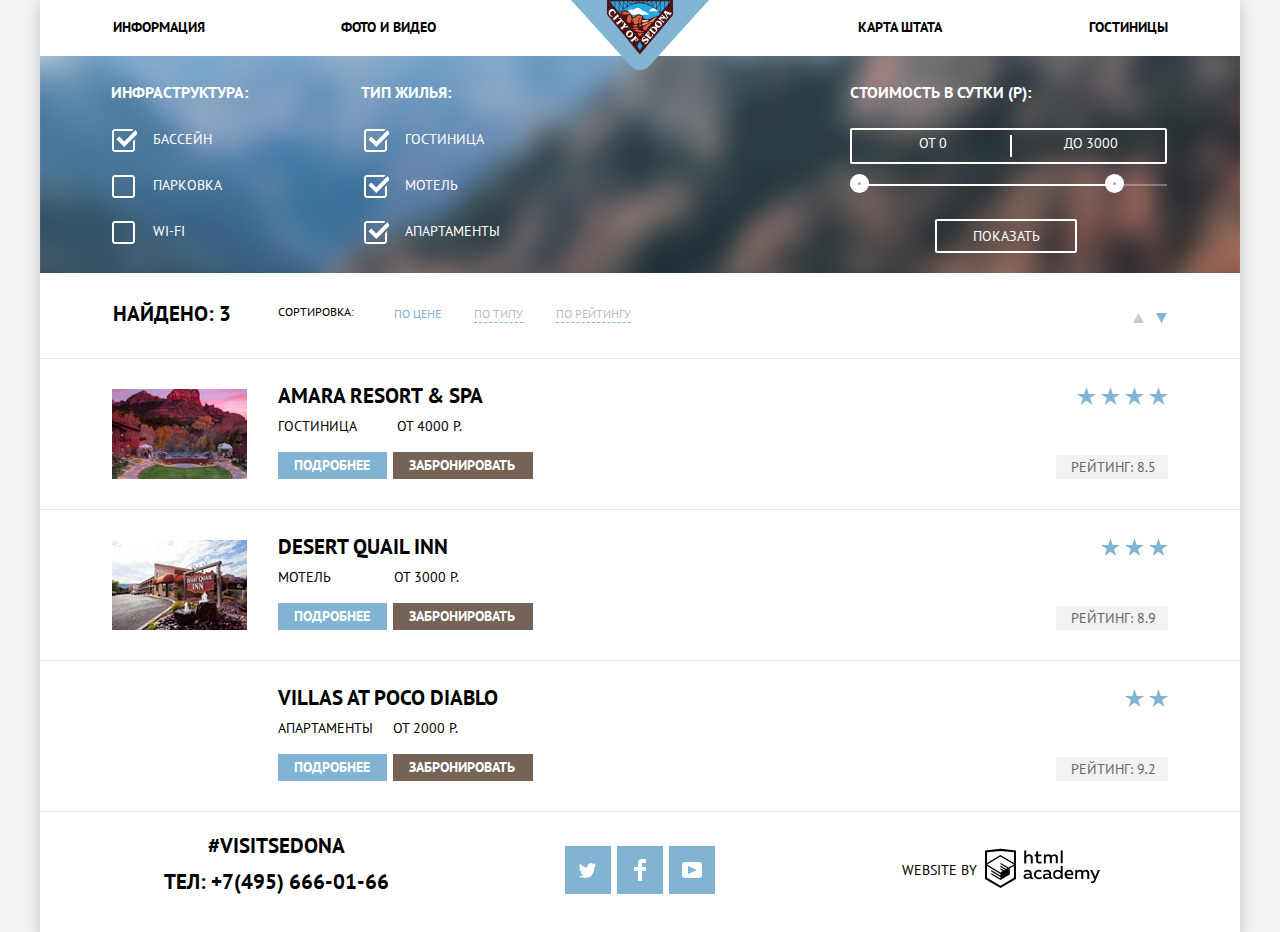
==== commit 67d52392: "правки к защите2" ====
--- a/inner.html
+++ b/inner.html
@@ -4,7 +4,7 @@
     <meta charset="utf-8">
     <title>HTML Academy: Седона</title>
     <link href="https://fonts.googleapis.com/css2?family=PT+Sans:wght@400;700&display=swap" rel="stylesheet">
-    <link href="normalize.css" rel="stylesheet">
+    <link href="css/normalize.css" rel="stylesheet">
     <link href="css/style1.css" rel="stylesheet">
   </head>
 
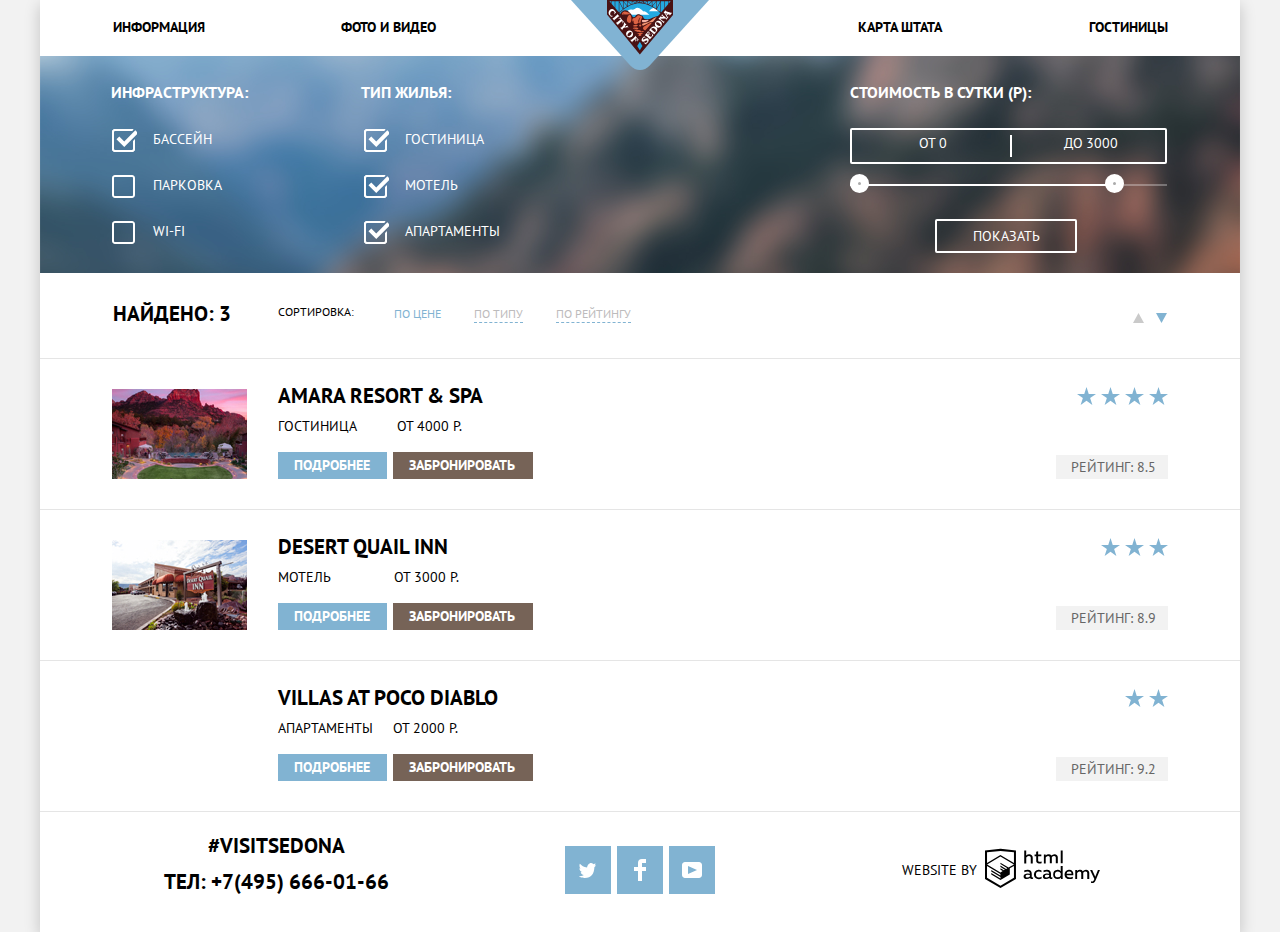
==== commit 8e7b4d9b: "защита" ====
--- a/inner.html
+++ b/inner.html
@@ -13,10 +13,10 @@
     <nav class="main-navigation">
 
       <ul class="nav-list">
-        <li class="nav-item"><a href="index.html">Информация</a></li>
+        <li class="nav-item"><a href="#">Информация</a></li>
         <li class="nav-item"><a href="gallery.html">Фото и видео</a></li>
         <li class="nav-item header-item-right"> <a href="map.html">Карта штата</a></li>
-        <li class="nav-item header-item-right current">Гостиницы</a></li>
+        <li class="nav-item header-item-right current">Гостиницы</li>
       </ul>
       <a href="index.html" class="main-logo"><img src="img/logo-sedona.svg" width="138" height="70" alt="лого седоны"></a>
 
@@ -285,7 +285,7 @@
   <div class="from-developer">
     <p>Website by</p>
     <div class="developer">
-      <a href="https://htmlacademy.ru/">
+      <a href="https://htmlacademy.ru/intensive/htmlcss">
         <svg width="115" height="41" id="Layer_1" data-name="Layer 1"
           xmlns="http://www.w3.org/2000/svg" viewBox="0 0 108.08 36.85">
           <title>logo-htmlacademy-small1</title>
--- a/css/style1.css
+++ b/css/style1.css
@@ -617,24 +617,24 @@
   outline: none;
   flex-shrink: 0;
   padding: 0;
-  background: url("../img/union.svg") 50% no-repeat;
+  background: url("../img/union1.svg") 50% no-repeat;
   margin-right: 0px;
 }
 .minus button:hover,
 .minus button:focus {
-background: url("../img/minushover.svg") 50% no-repeat;
+background: url("../img/minushover1.svg") 50% no-repeat;
 }
 
 .minus button:active {
-  background: url("../img/minusactive.svg") 50% no-repeat;
+  background: url("../img/minusactive1.svg") 50% no-repeat;
 }
 
 .plus button:hover,
 .plus button:focus {
-  background: url("../img/unionhover.svg") 50% no-repeat;
+  background: url("../img/unionhover1.svg") 50% no-repeat;
 }
 .plus button:active {
-background: url("../img/unionactive.svg") 50% no-repeat;
+background: url("../img/unionactive1.svg") 50% no-repeat;
 }
 .minus-wrapper {
   height: 38px;
@@ -1177,7 +1177,7 @@
   display: block;
 }
 .filter-input-checkbox:checked ~  .filter-label .checkbox-square {
-  background-image: url("../img/shapechecked.svg");
+  background-image: url("../img/shapechecked1.svg");
 }
 .filter-option label .checkbox-square:after {
   background-image: url("../img/checkbox-on.svg");
